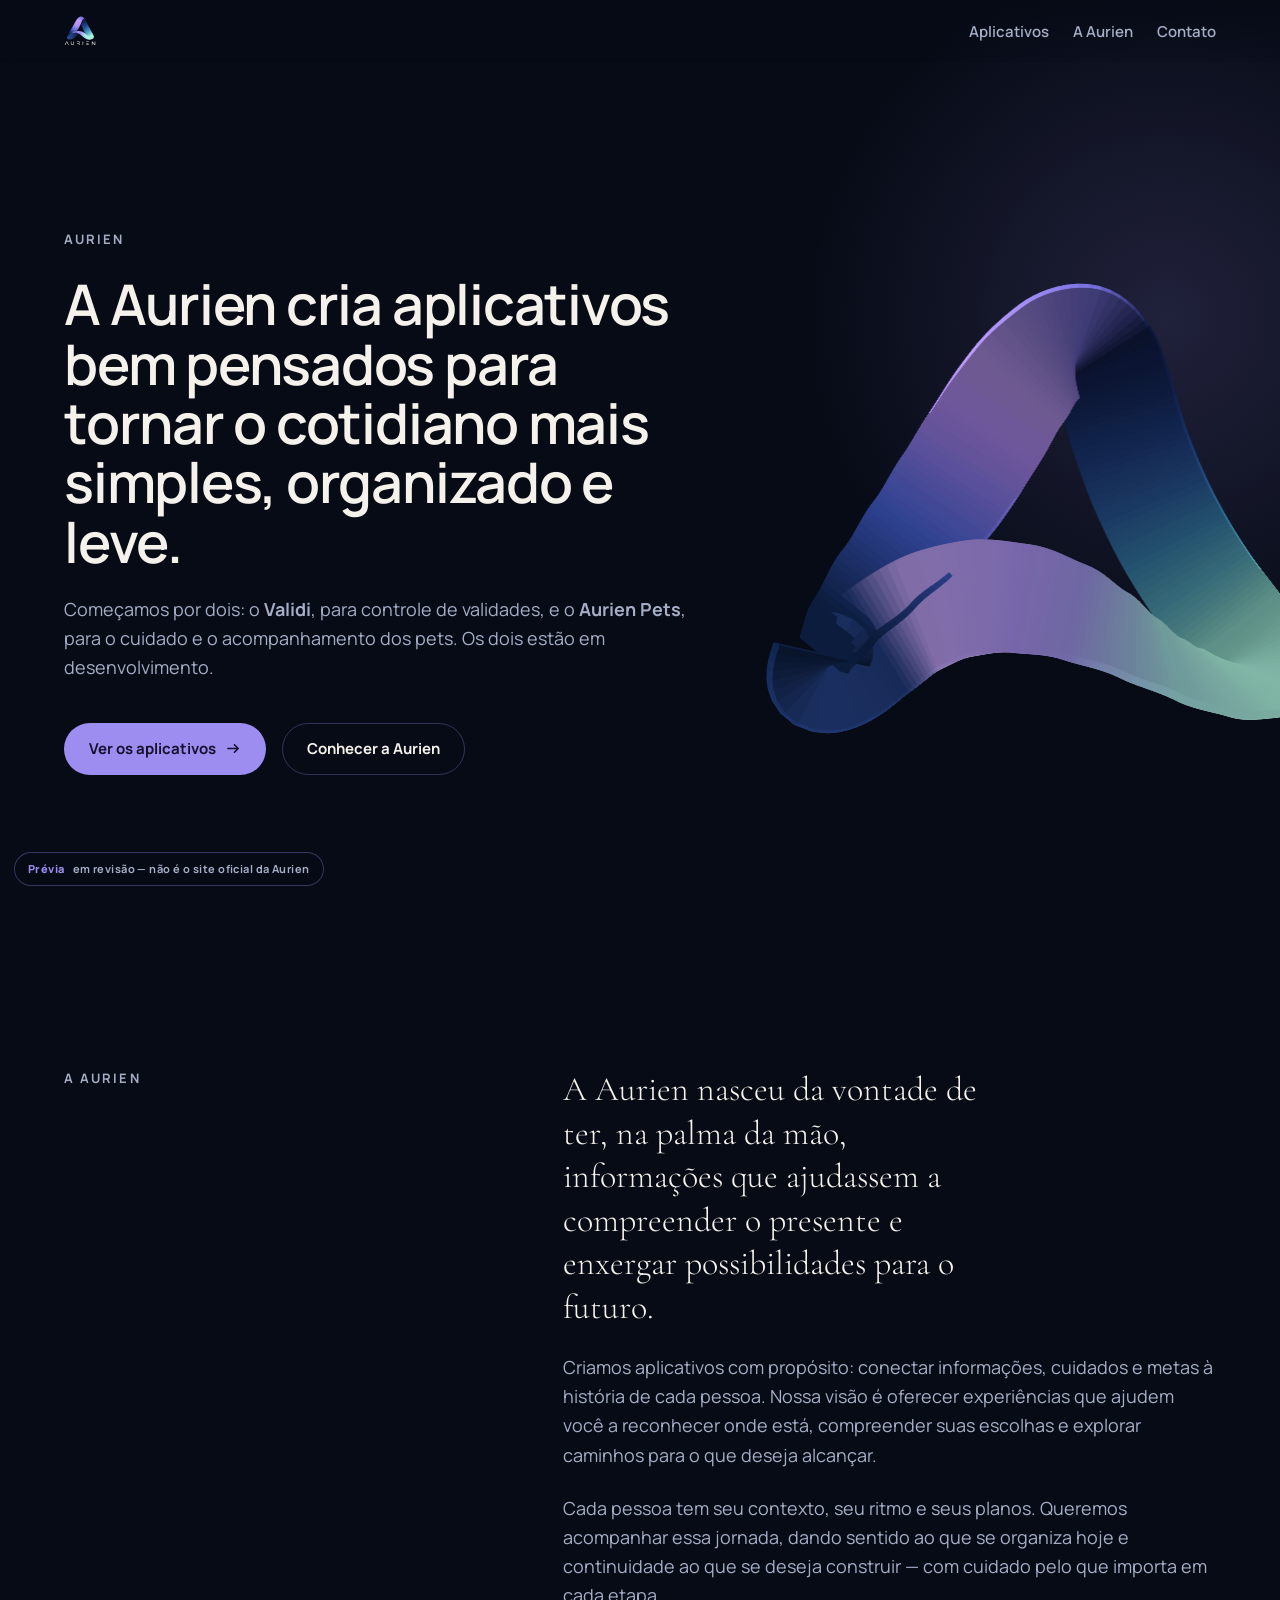
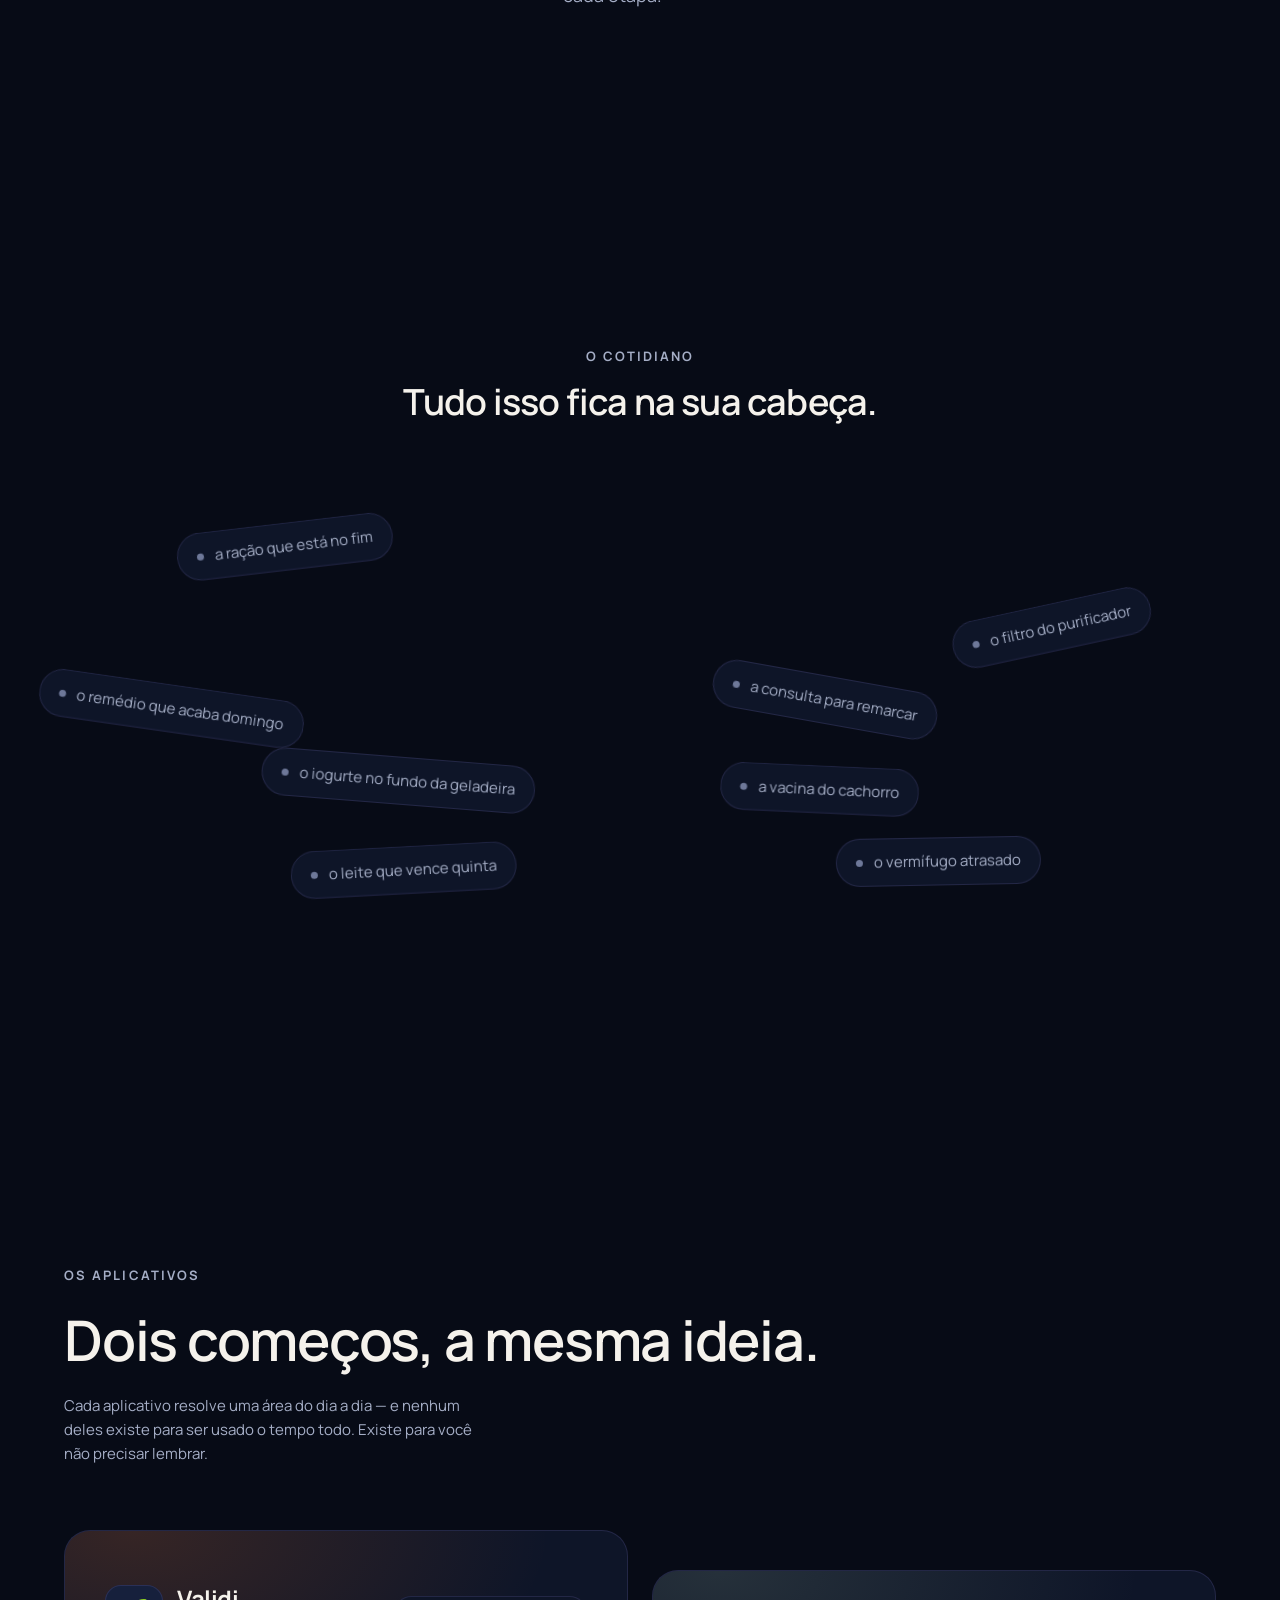
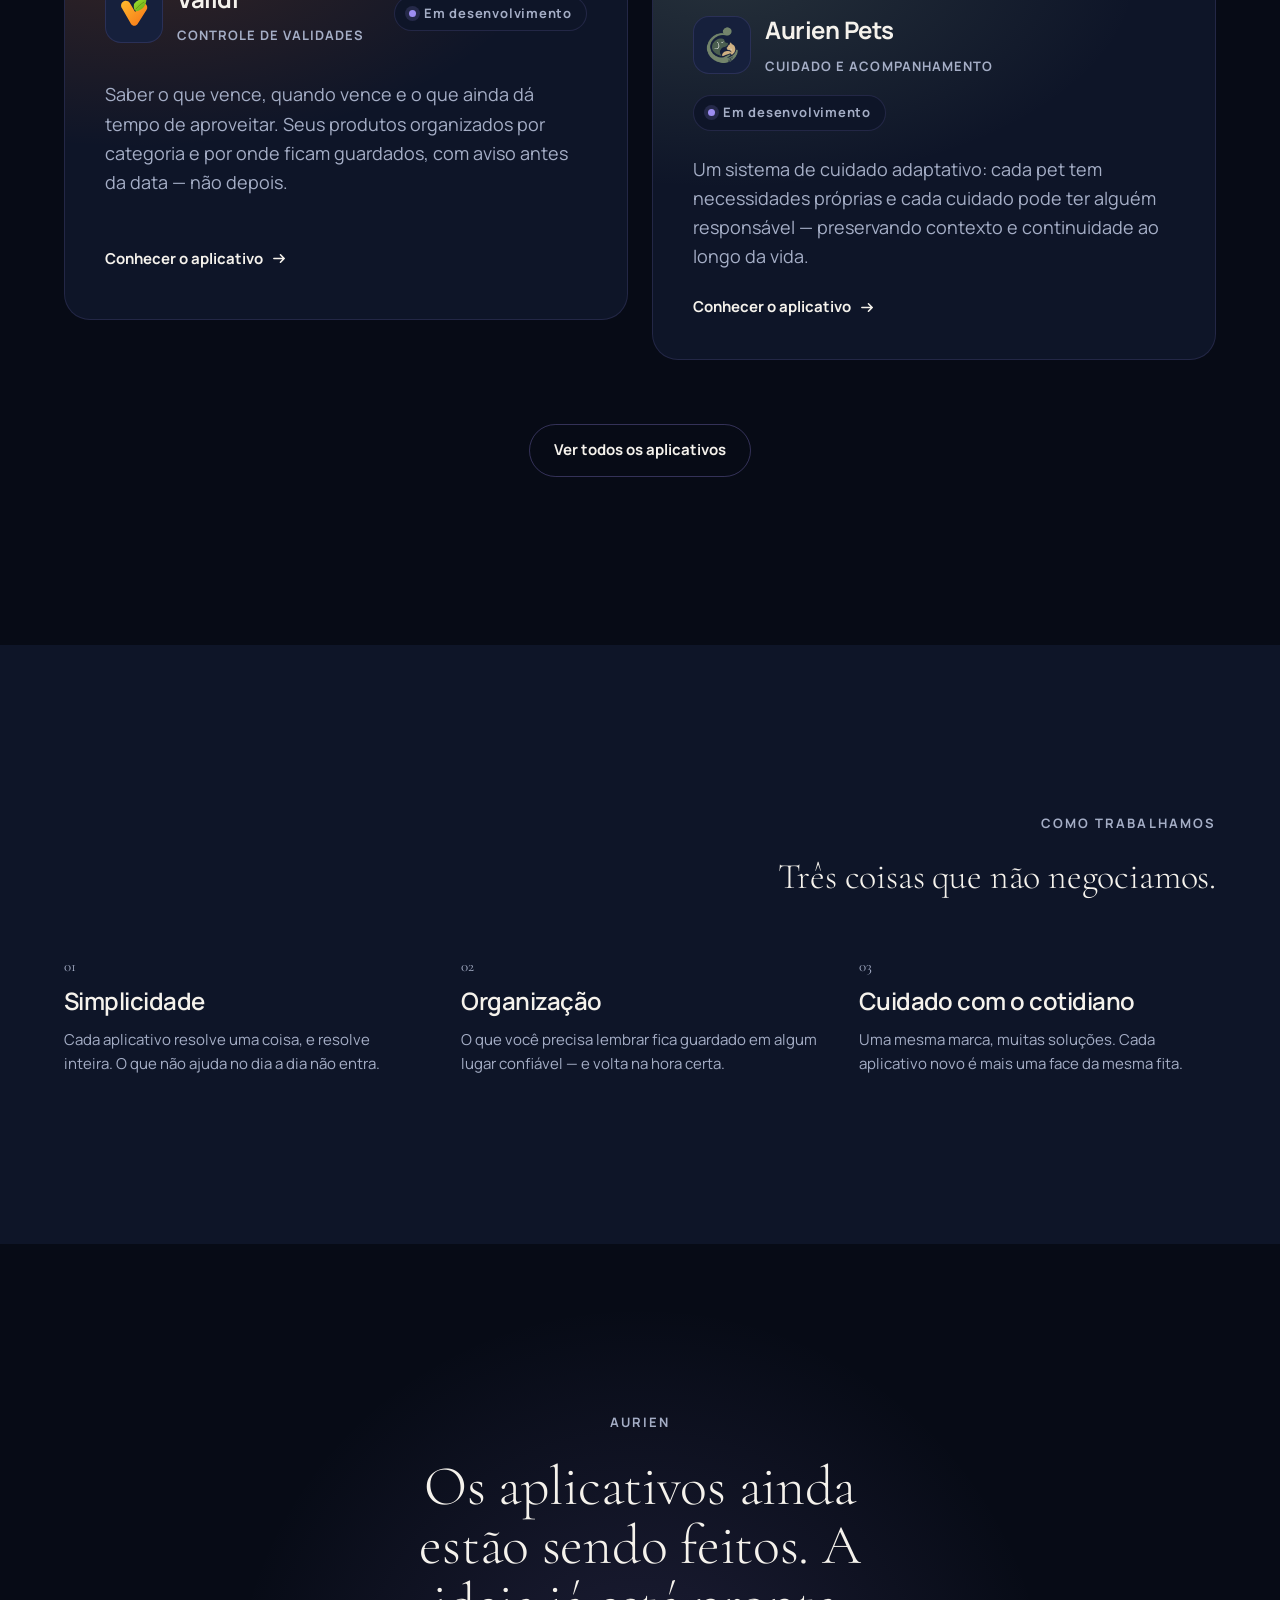
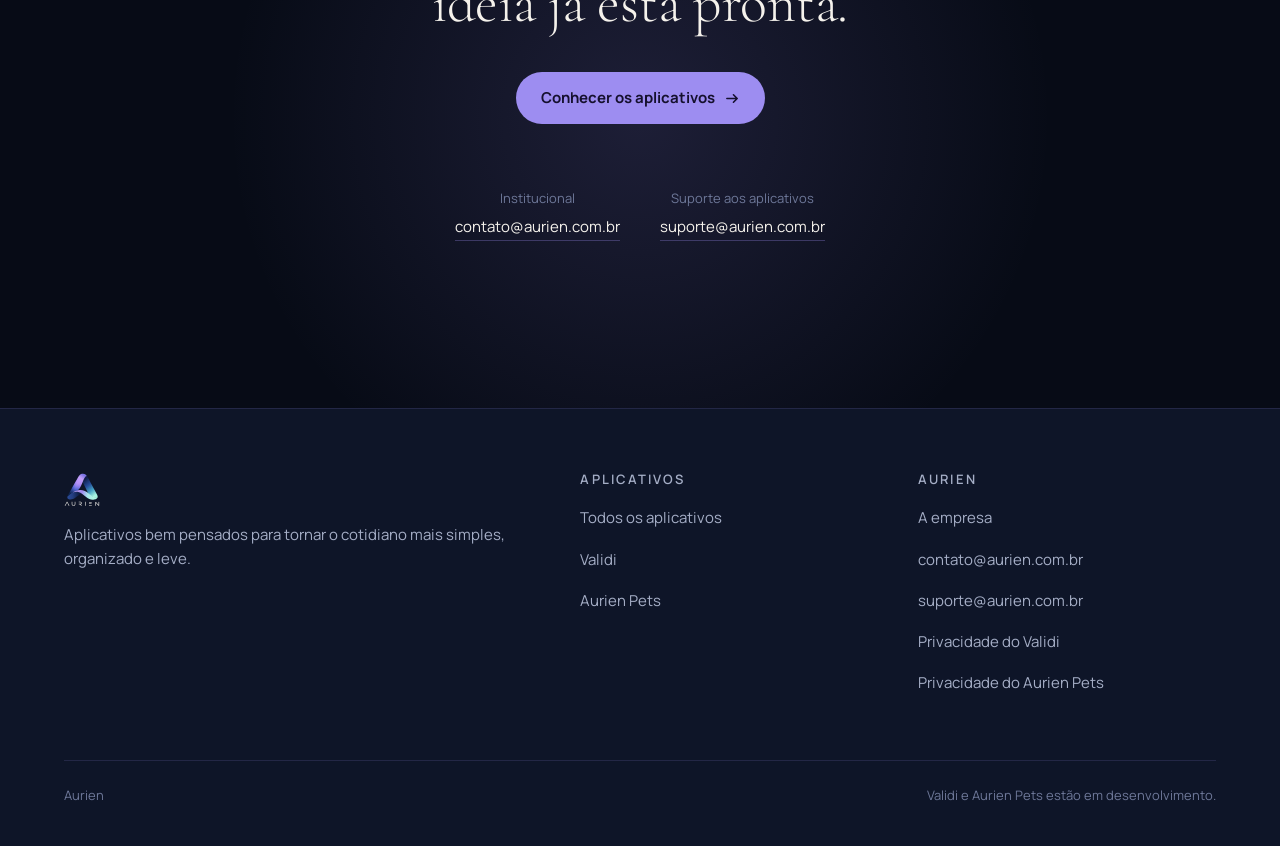
==== index.html @ d2beecc0 "Prévia do site institucional da Aurien para revisão Publicação estática apenas para revisão visual: " ====
<!doctype html>
<html lang="pt-BR">
<head>
<meta charset="utf-8">
<meta name="viewport" content="width=device-width, initial-scale=1">
<meta name="robots" content="noindex, nofollow">
<title>Aurien — aplicativos para o cotidiano</title>
<meta name="description" content="A Aurien cria aplicativos bem pensados para tornar o cotidiano mais simples, organizado e leve. Conheça o Validi e o Aurien Pets.">
<link rel="icon" href="assets/marca/aurien-favicon.svg">
<link rel="preconnect" href="https://fonts.googleapis.com">
<link rel="preconnect" href="https://fonts.gstatic.com" crossorigin>
<link href="https://fonts.googleapis.com/css2?family=Manrope:wght@300;400;500;600;700;800&family=Cormorant+Garamond:ital,wght@0,300;0,400;1,300&display=swap" rel="stylesheet">
<link rel="stylesheet" href="sites-incriveis.css">
<link rel="stylesheet" href="aurien.css">
<style>
  /* ===== cena 1 — abertura ===== */
  .abertura{
    position:relative; min-height:100svh;
    display:grid; align-items:center;
    padding-block:calc(var(--e7) + 40px) var(--e6);
    overflow:hidden;
  }
  .abertura__grade{
    display:grid; grid-template-columns:1.15fr .85fr; gap:var(--e5); align-items:center;
  }
  .abertura h1{max-width:19ch}
  .abertura__frase{margin-top:var(--e3); font-size:var(--t-base)}
  .abertura__acoes{display:flex; gap:var(--e2); flex-wrap:wrap; margin-top:var(--e4)}
  .abertura__fita{position:relative}
  /* a fita sangra pela direita: a abertura não é simétrica */
  .abertura__fita .fita-marca{
    width:min(128%, 640px); margin-left:auto; margin-right:-10%;
  }
  .abertura__brilho{
    position:absolute; inset:-20% -30% auto auto; width:78vmax; height:78vmax;
    pointer-events:none; z-index:-1;
    background:radial-gradient(closest-side, rgba(157,141,241,.17), transparent 72%);
  }
  @media (max-width:900px){
    .abertura__grade{grid-template-columns:1fr; gap:var(--e4)}
    .abertura__fita{order:-1}
    .abertura__fita .fita-marca{width:min(84%,380px); margin-inline:auto 0; margin-right:-6%}
  }

  /* ===== cena 2 — quem é a Aurien ===== */
  .quem{position:relative}
  .quem__grade{display:grid; grid-template-columns:.8fr 1.2fr; gap:var(--e5)}
  .quem__corpo{display:grid; gap:var(--e3)}
  .quem__corpo p{color:var(--tinta-suave); max-width:60ch}
  .quem__corpo p:first-child{
    font-family:var(--display); font-weight:300;
    font-size:clamp(24px,3.2vw,34px); line-height:1.28; color:var(--tinta);
    max-width:26ch;
  }
  @media (max-width:860px){ .quem__grade{grid-template-columns:1fr; gap:var(--e3)} }

  /* ===== cena 3 — O PICO: o cotidiano se assenta ===== */
  .pico{background:var(--fundo)}
  .pico .fx-palco{position:sticky}
  .pico__palco{
    position:relative; width:100%; max-width:var(--limite); margin-inline:auto;
    padding-inline:var(--e3); height:100%;
    display:grid; align-content:center; justify-items:center; gap:var(--e4);
  }
  .pico__dizeres{position:relative; text-align:center; min-height:4.6em; width:100%}
  .pico__dizer{
    position:absolute; inset-inline:0; top:0;
    transition:opacity .6s var(--curva), transform .6s var(--curva);
  }
  .pico__dizer[data-vivo="nao"]{opacity:0; transform:translateY(12px)}
  .pico__dizer[data-vivo="sim"]{opacity:1; transform:none}
  .pico__dizer h2{margin-top:var(--e2)}

  .enxame{
    position:relative; width:100%;
    height:min(52svh, 460px);
    list-style:none; margin:0; padding:0;
  }
  .item{
    position:absolute; left:50%; top:50%;
    display:flex; align-items:center; gap:11px;
    padding:11px 19px; border-radius:999px;
    border:1px solid var(--borda); background:var(--superficie);
    color:var(--tinta-suave); font-size:var(--t-pequeno); white-space:nowrap;
    will-change:transform;
    transform:translate(-50%,-50%);
  }
  .item__ponto{
    width:7px; height:7px; border-radius:50%; flex:none;
    background:var(--tinta-fraca); transition:background .5s var(--curva);
  }
  .item[data-assentado="sim"]{border-color:var(--borda-forte); color:var(--tinta)}
  .item[data-assentado="sim"] .item__ponto{background:var(--menta)}
  @media (max-width:760px){
    .item{font-size:var(--t-micro); padding:9px 14px}
    .item[data-opcional="sim"]{display:none}
    .enxame{height:min(56svh,420px)}
  }

  /* ===== cena 4 — os aplicativos ===== */
  .apps__cabecalho{
    display:flex; align-items:end; justify-content:space-between;
    gap:var(--e3); flex-wrap:wrap; margin-bottom:var(--e5);
  }
  .apps__grade{display:grid; gap:var(--e3); grid-template-columns:1fr 1fr}
  /* assimetria: o primeiro cartão desce um pouco, quebra a fileira */
  .apps__grade > :nth-child(2){transform:translateY(var(--e4))}
  @media (max-width:860px){
    .apps__grade{grid-template-columns:1fr}
    .apps__grade > :nth-child(2){transform:none}
  }
  .apps__rodape{margin-top:calc(var(--e5) + var(--e4)); display:flex; justify-content:center}

  /* ===== cena 5 — princípios ===== */
  .principios{background:var(--superficie)}
  .principios__grade{display:grid; grid-template-columns:repeat(3,1fr); gap:var(--e4); margin-top:var(--e5)}
  .principio{display:grid; gap:14px; align-content:start}
  .principio__n{font-family:var(--display); font-size:var(--t-grande); color:var(--acento); line-height:1}
  .principio h3{font-size:var(--t-medio)}
  .principio p{color:var(--tinta-suave); font-size:var(--t-pequeno)}
  @media (max-width:800px){ .principios__grade{grid-template-columns:1fr; gap:var(--e3)} }

  /* ===== cena 6 — fechamento ===== */
  .fecho{position:relative; overflow:hidden; text-align:center}
  .fecho__brilho{
    position:absolute; left:50%; top:62%; translate:-50% -50%;
    width:92vmax; height:92vmax; pointer-events:none; z-index:-1;
    background:radial-gradient(closest-side, rgba(157,141,241,.15), transparent 70%);
  }
  .fecho h2{max-width:17ch; margin-inline:auto}
  .fecho__contatos{
    display:flex; gap:var(--e4); justify-content:center; flex-wrap:wrap;
    margin-top:var(--e5); font-size:var(--t-pequeno);
  }
  .fecho__contatos a{color:var(--tinta); text-decoration:none; border-bottom:1px solid var(--borda-forte); padding-bottom:3px}
  .fecho__contatos span{display:block; color:var(--tinta-fraca); font-size:var(--t-micro); margin-bottom:6px}

  /* ===== movimento reduzido ===== */
  .fx-reduzido .pico .fx-palco{height:auto; padding-block:var(--e6)}
  .fx-reduzido .pico__dizer{position:static; opacity:1; transform:none}
  .fx-reduzido .pico__dizer[data-vivo="nao"]{display:none}
  .fx-reduzido .pico__dizeres{min-height:0}
  .fx-reduzido .enxame{
    position:static; height:auto; display:grid; gap:10px; justify-items:start;
    margin-top:var(--e4);
  }
  .fx-reduzido .item{position:static; transform:none !important}
</style>
</head>
<body>

<header class="topo">
  <div class="limite topo__linha">
    <a class="topo__marca" href="./" aria-label="Aurien, página inicial">
      <img src="assets/marca/aurien-logo-marfim.svg" alt="Aurien">
    </a>
    <nav>
      <ul class="topo__menu">
        <li><a href="aplicativos/">Aplicativos</a></li>
        <li><a href="#sobre">A Aurien</a></li>
        <li><a href="#contato">Contato</a></li>
      </ul>
    </nav>
  </div>
</header>

<main>

  <!-- ===== 1 · abertura ===== -->
  <section class="abertura">
    <div class="abertura__brilho" aria-hidden="true"></div>
    <div class="limite abertura__grade">
      <div>
        <p class="rotulo" data-fx="surgir">Aurien</p>
        <h1 class="maior" data-fx="palavras" style="margin-top:var(--e3)">
          A Aurien cria aplicativos bem pensados para tornar o cotidiano mais
          simples, organizado e leve.
        </h1>
        <p class="conduz abertura__frase" data-fx="surgir" data-fx-atraso="520">
          Começamos por dois: o <strong>Validi</strong>, para controle de validades,
          e o <strong>Aurien Pets</strong>, para o cuidado e o acompanhamento dos pets.
          Os dois estão em desenvolvimento.
        </p>
        <div class="abertura__acoes" data-fx="subir" data-fx-atraso="700">
          <a class="botao" href="aplicativos/">
            Ver os aplicativos
            <svg class="botao__seta" width="15" height="15" viewBox="0 0 16 16" fill="none" aria-hidden="true">
              <path d="M2 8h11M9 4l4 4-4 4" stroke="currentColor" stroke-width="1.7" stroke-linecap="round" stroke-linejoin="round"/>
            </svg>
          </a>
          <a class="botao botao--vazado" href="#sobre">Conhecer a Aurien</a>
        </div>
      </div>
      <div class="abertura__fita" data-fx-mouse="9">
        <div class="fita-marca" id="fitaAbertura" role="img"
             aria-label="Símbolo da Aurien: uma fita contínua dobrada na forma da letra A"></div>
      </div>
    </div>
  </section>

  <!-- ===== 2 · quem é a Aurien ===== -->
  <section class="secao quem" id="sobre">
    <div class="limite quem__grade">
      <p class="rotulo">A Aurien</p>
      <div class="quem__corpo">
        <p data-fx="subir">
          A Aurien nasceu da vontade de ter, na palma da mão, informações que
          ajudassem a compreender o presente e enxergar possibilidades para o futuro.
        </p>
        <p data-fx="subir" data-fx-atraso="160">
          Criamos aplicativos com propósito: conectar informações, cuidados e metas
          à história de cada pessoa. Nossa visão é oferecer experiências que ajudem
          você a reconhecer onde está, compreender suas escolhas e explorar caminhos
          para o que deseja alcançar.
        </p>
        <p data-fx="subir" data-fx-atraso="300">
          Cada pessoa tem seu contexto, seu ritmo e seus planos. Queremos acompanhar
          essa jornada, dando sentido ao que se organiza hoje e continuidade ao que
          se deseja construir — com cuidado pelo que importa em cada etapa.
        </p>
      </div>
    </div>
  </section>

  <!-- ===== 3 · PICO — o cotidiano se assenta ===== -->
  <section class="secao pico" data-fx-fixa data-fx-altura="4" id="cotidiano">
    <div class="fx-palco">
      <div class="pico__palco">

        <div class="pico__dizeres">
          <div class="pico__dizer" data-dizer="0" data-vivo="sim">
            <p class="rotulo">O cotidiano</p>
            <h2 class="grande">Tudo isso fica na sua cabeça.</h2>
          </div>
          <div class="pico__dizer" data-dizer="1" data-vivo="nao">
            <p class="rotulo">O cotidiano</p>
            <h2 class="grande">E some justo no dia que importava.</h2>
          </div>
          <div class="pico__dizer" data-dizer="2" data-vivo="nao">
            <p class="rotulo rotulo--acento">A Aurien</p>
            <h2 class="grande">Cada coisa volta na hora certa.</h2>
          </div>
        </div>

        <ul class="enxame" id="enxame">
          <li class="item"><span class="item__ponto" aria-hidden="true"></span>o leite que vence quinta</li>
          <li class="item"><span class="item__ponto" aria-hidden="true"></span>a vacina do cachorro</li>
          <li class="item"><span class="item__ponto" aria-hidden="true"></span>o remédio que acaba domingo</li>
          <li class="item"><span class="item__ponto" aria-hidden="true"></span>o filtro do purificador</li>
          <li class="item"><span class="item__ponto" aria-hidden="true"></span>a ração que está no fim</li>
          <li class="item" data-opcional="sim"><span class="item__ponto" aria-hidden="true"></span>o vermífugo atrasado</li>
          <li class="item" data-opcional="sim"><span class="item__ponto" aria-hidden="true"></span>o iogurte no fundo da geladeira</li>
          <li class="item" data-opcional="sim"><span class="item__ponto" aria-hidden="true"></span>a consulta para remarcar</li>
        </ul>

      </div>
    </div>
  </section>

  <!-- ===== 4 · os aplicativos ===== -->
  <section class="secao" id="aplicativos">
    <div class="limite">
      <div class="apps__cabecalho">
        <div class="cabecalho-secao">
          <p class="rotulo" data-fx="surgir">Os aplicativos</p>
          <h2 class="maior" data-fx="subir">Dois começos, a mesma ideia.</h2>
        </div>
        <p class="conduz conduz--estreito pequeno" data-fx="surgir" data-fx-atraso="200">
          Cada aplicativo resolve uma área do dia a dia — e nenhum deles existe
          para ser usado o tempo todo. Existe para você não precisar lembrar.
        </p>
      </div>

      <div class="apps__grade">

        <a class="app app--validi" href="validi/" data-fx="subir">
          <div class="app__topo">
            <div class="app__marca">
              <span class="app__icone"><img src="assets/apps/validi_symbol.svg" alt=""></span>
              <span>
                <span class="app__nome">Validi</span><br>
                <span class="app__area">Controle de validades</span>
              </span>
            </div>
            <span class="selo"><span class="selo__ponto" aria-hidden="true"></span>Em desenvolvimento</span>
          </div>
          <p class="app__texto">
            Saber o que vence, quando vence e o que ainda dá tempo de aproveitar.
            Seus produtos organizados por categoria e por onde ficam guardados,
            com aviso antes da data — não depois.
          </p>
          <span class="app__ir">
            Conhecer o aplicativo
            <svg width="15" height="15" viewBox="0 0 16 16" fill="none" aria-hidden="true">
              <path d="M2 8h11M9 4l4 4-4 4" stroke="currentColor" stroke-width="1.7" stroke-linecap="round" stroke-linejoin="round"/>
            </svg>
          </span>
        </a>

        <a class="app app--pets" href="aurien-pets/" data-fx="subir" data-fx-atraso="170">
          <div class="app__topo">
            <div class="app__marca">
              <span class="app__icone"><img src="assets/apps/aurien_pets_symbol.png" alt=""></span>
              <span>
                <span class="app__nome">Aurien Pets</span><br>
                <span class="app__area">Cuidado e acompanhamento</span>
              </span>
            </div>
            <span class="selo"><span class="selo__ponto" aria-hidden="true"></span>Em desenvolvimento</span>
          </div>
          <p class="app__texto">
            Um sistema de cuidado adaptativo: cada pet tem necessidades próprias e
            cada cuidado pode ter alguém responsável — preservando contexto e
            continuidade ao longo da vida.
          </p>
          <span class="app__ir">
            Conhecer o aplicativo
            <svg width="15" height="15" viewBox="0 0 16 16" fill="none" aria-hidden="true">
              <path d="M2 8h11M9 4l4 4-4 4" stroke="currentColor" stroke-width="1.7" stroke-linecap="round" stroke-linejoin="round"/>
            </svg>
          </span>
        </a>

      </div>

      <div class="apps__rodape">
        <a class="botao botao--vazado" href="aplicativos/">Ver todos os aplicativos</a>
      </div>
    </div>
  </section>

  <!-- ===== 5 · princípios ===== -->
  <section class="secao principios" data-fx-fundo="#0E1528" data-fx-tinta="#F5F2EC">
    <div class="limite">
      <div class="cabecalho-secao cabecalho-secao--direita">
        <p class="rotulo">Como trabalhamos</p>
        <h2 class="grande editorial">Três coisas que não negociamos.</h2>
      </div>
      <div class="principios__grade">
        <article class="principio" data-fx="subir">
          <p class="principio__n">01</p>
          <h3>Simplicidade</h3>
          <p>Cada aplicativo resolve uma coisa, e resolve inteira. O que não ajuda no dia a dia não entra.</p>
        </article>
        <article class="principio" data-fx="subir" data-fx-atraso="150">
          <p class="principio__n">02</p>
          <h3>Organização</h3>
          <p>O que você precisa lembrar fica guardado em algum lugar confiável — e volta na hora certa.</p>
        </article>
        <article class="principio" data-fx="subir" data-fx-atraso="300">
          <p class="principio__n">03</p>
          <h3>Cuidado com o cotidiano</h3>
          <p>Uma mesma marca, muitas soluções. Cada aplicativo novo é mais uma face da mesma fita.</p>
        </article>
      </div>
    </div>
  </section>

  <!-- ===== 6 · fechamento ===== -->
  <section class="secao fecho" id="contato" data-fx-fundo="#070B16" data-fx-tinta="#F5F2EC">
    <div class="fecho__brilho" aria-hidden="true"></div>
    <div class="limite">
      <p class="rotulo" data-fx="surgir">Aurien</p>
      <h2 class="maior editorial" data-fx="subir" style="margin-top:var(--e3)">
        Os aplicativos ainda estão sendo feitos. A ideia já está pronta.
      </h2>
      <div style="margin-top:var(--e4); display:flex; justify-content:center" data-fx="subir" data-fx-atraso="200">
        <a class="botao" href="aplicativos/">
          Conhecer os aplicativos
          <svg class="botao__seta" width="15" height="15" viewBox="0 0 16 16" fill="none" aria-hidden="true">
            <path d="M2 8h11M9 4l4 4-4 4" stroke="currentColor" stroke-width="1.7" stroke-linecap="round" stroke-linejoin="round"/>
          </svg>
        </a>
      </div>
      <div class="fecho__contatos" data-fx="surgir" data-fx-atraso="340">
        <p><span>Institucional</span><a href="mailto:contato@aurien.com.br">contato@aurien.com.br</a></p>
        <p><span>Suporte aos aplicativos</span><a href="mailto:suporte@aurien.com.br">suporte@aurien.com.br</a></p>
      </div>
    </div>
  </section>

</main>

<footer class="rodape">
  <div class="limite">
    <div class="rodape__grade">
      <div class="rodape__marca">
        <img src="assets/marca/aurien-logo-marfim.svg" alt="Aurien">
        <p class="conduz pequeno">
          Aplicativos bem pensados para tornar o cotidiano mais simples,
          organizado e leve.
        </p>
      </div>
      <div>
        <h3>Aplicativos</h3>
        <ul>
          <li><a href="aplicativos/">Todos os aplicativos</a></li>
          <li><a href="validi/">Validi</a></li>
          <li><a href="aurien-pets/">Aurien Pets</a></li>
        </ul>
      </div>
      <div>
        <h3>Aurien</h3>
        <ul>
          <li><a href="#sobre">A empresa</a></li>
          <li><a href="mailto:contato@aurien.com.br">contato@aurien.com.br</a></li>
          <li><a href="mailto:suporte@aurien.com.br">suporte@aurien.com.br</a></li>
          <li><a href="privacidade/validi/">Privacidade do Validi</a></li>
          <li><a href="privacidade/aurien-pets/">Privacidade do Aurien Pets</a></li>
        </ul>
      </div>
    </div>
    <div class="rodape__fim">
      <p>Aurien</p>
      <p>Validi e Aurien Pets estão em desenvolvimento.</p>
    </div>
  </div>
</footer>

<script src="sites-incriveis.js" defer></script>
<script src="fita3d.js" defer></script>
<script src="assets/marca/fita3d-dados.js" defer></script>
<script src="aurien.js" defer></script>

<style>
  .previa-selo{
    position:fixed; left:14px; bottom:14px; z-index:9999; pointer-events:none;
    display:flex; align-items:center; gap:8px;
    padding:7px 13px; border-radius:999px;
    border:1px solid rgba(157,141,241,.34);
    background:rgba(7,11,22,.76); backdrop-filter:blur(10px);
    font-family:"Manrope",system-ui,sans-serif; font-size:11px; font-weight:700;
    letter-spacing:.04em; color:#A5AEC6;
  }
  .previa-selo b{color:#9D8DF1; font-weight:800}
  @media (max-width:520px){ .previa-selo{font-size:10px; padding:6px 10px; left:10px; bottom:10px} }
  @media print{ .previa-selo{display:none} }
</style>
<p class="previa-selo"><b>Prévia</b> em revisão — não é o site oficial da Aurien</p>
</body>
</html>
---- aurien.css ----
/* ============================================================
   Aurien — sistema visual do site institucional
   Paleta, tipografia e componentes. Um arquivo só, para todas as páginas.
   ============================================================ */

:root{
  /* --- cor: fundo, superfície, tinta, UMA de acento --- */
  --fundo:#070B16;
  --superficie:#0E1528;
  --superficie-alta:#16203C;
  --borda:rgba(157,141,241,.15);
  --borda-forte:rgba(157,141,241,.30);
  --tinta:#F5F2EC;
  --tinta-suave:#A5AEC6;      /* neutro puxado para o acento, não cinza puro */
  --tinta-fraca:#6E7899;
  --acento:#9D8DF1;
  --menta:#B1EBDD;

  /* --- territórios dos aplicativos: a cor de cada um, dentro do escuro --- */
  --validi:#F97316;
  --validi-claro:#FDBA2D;
  --pets:#8CA88A;
  --pets-ouro:#DDBE8A;

  /* --- espaço em escala --- */
  --e1:8px; --e2:16px; --e3:24px; --e4:40px; --e5:64px; --e6:104px; --e7:168px;

  /* --- tipografia --- */
  --texto:"Manrope", system-ui, -apple-system, "Segoe UI", sans-serif;
  --display:"Cormorant Garamond", Georgia, "Times New Roman", serif;

  --t-micro:13px; --t-pequeno:15px; --t-base:18px;
  --t-medio:24px; --t-grande:36px; --t-maior:56px; --t-enorme:88px;

  --limite:1200px;
  --curva:cubic-bezier(.22,.61,.36,1);

  /* Estado inicial do "fundo que viaja" do motor. Sem isto, a primeira dobra
     fica branca: o motor passa a comandar o fundo do body assim que existe
     qualquer seção com data-fx-fundo, e as variáveis ainda não têm valor. */
  --fx-fundo:#070B16;
  --fx-tinta:#F5F2EC;
}

*{box-sizing:border-box}
html{scroll-behavior:smooth}
@media (prefers-reduced-motion: reduce){ html{scroll-behavior:auto} }

body{
  margin:0;
  background:var(--fundo);
  color:var(--tinta);
  font-family:var(--texto);
  font-size:var(--t-base);
  line-height:1.62;
  -webkit-font-smoothing:antialiased;
  overflow-x:hidden;
}

h1,h2,h3,h4{margin:0; font-weight:600; letter-spacing:-.022em; line-height:1.06}
p{margin:0}
img,svg,canvas{display:block; max-width:100%}
a{color:inherit}

/* ---------- utilidades de texto ---------- */

.limite{width:100%; max-width:var(--limite); margin-inline:auto; padding-inline:var(--e3)}
@media (max-width:720px){ .limite{padding-inline:var(--e2)} }

.rotulo{
  font-size:var(--t-micro); letter-spacing:.16em; text-transform:uppercase;
  font-weight:700; color:var(--tinta-suave);
}
.rotulo--acento{color:var(--acento)}

.editorial{
  font-family:var(--display); font-weight:300;
  letter-spacing:-.005em; line-height:1.04;
}

.conduz{color:var(--tinta-suave); max-width:62ch}
.conduz--estreito{max-width:46ch}

.enorme{font-size:clamp(44px,8.4vw,var(--t-enorme))}
.maior{font-size:clamp(34px,5.6vw,var(--t-maior))}
.grande{font-size:clamp(26px,3.6vw,var(--t-grande))}
.medio{font-size:clamp(21px,2.4vw,var(--t-medio))}
.pequeno{font-size:var(--t-pequeno)}

/* ---------- cabeçalho ---------- */

.topo{
  position:fixed; inset-inline:0; top:0; z-index:50;
  padding:var(--e2) 0;
  background:linear-gradient(to bottom, rgba(7,11,22,.92), rgba(7,11,22,0));
  backdrop-filter:blur(10px);
  -webkit-backdrop-filter:blur(10px);
}
.topo__linha{display:flex; align-items:center; justify-content:space-between; gap:var(--e3)}
.topo__marca{display:flex; align-items:center; gap:10px; text-decoration:none}
.topo__marca img{height:30px; width:auto}
.topo__menu{display:flex; align-items:center; gap:var(--e3); list-style:none; margin:0; padding:0}
.topo__menu a{
  text-decoration:none; font-size:var(--t-pequeno); font-weight:600;
  color:var(--tinta-suave); transition:color .25s var(--curva);
}
.topo__menu a:hover, .topo__menu a:focus-visible,
.topo__menu a[aria-current="page"]{color:var(--tinta)}
@media (max-width:720px){
  .topo__menu{gap:var(--e2)}
  .topo__menu li:nth-child(n+3){display:none}
}

/* ---------- botões ---------- */

.botao{
  display:inline-flex; align-items:center; gap:10px;
  font:inherit; font-size:var(--t-pequeno); font-weight:700;
  text-decoration:none; cursor:pointer;
  padding:13px 24px; border-radius:999px;
  border:1px solid var(--borda-forte);
  background:var(--acento); color:#15102E; border-color:transparent;
  transition:transform .3s var(--curva), box-shadow .3s var(--curva), background .25s;
}
.botao:hover, .botao:focus-visible{
  transform:translateY(-2px);
  box-shadow:0 12px 30px rgba(157,141,241,.28);
}
.botao--vazado{background:transparent; color:var(--tinta); border-color:var(--borda-forte)}
.botao--vazado:hover, .botao--vazado:focus-visible{
  background:rgba(157,141,241,.10); box-shadow:none;
}
.botao__seta{transition:transform .3s var(--curva)}
.botao:hover .botao__seta{transform:translateX(4px)}

/* ---------- selo de status ---------- */

.selo{
  display:inline-flex; align-items:center; gap:8px;
  font-size:var(--t-micro); font-weight:700; letter-spacing:.06em;
  padding:6px 14px; border-radius:999px;
  border:1px solid var(--borda); background:var(--superficie);
  color:var(--tinta-suave);
}
.selo__ponto{
  width:7px; height:7px; border-radius:50%;
  background:var(--acento);
  box-shadow:0 0 0 4px rgba(157,141,241,.16);
}
@media (prefers-reduced-motion: no-preference){
  .selo__ponto{animation:pulso 2.8s ease-in-out infinite}
}
@keyframes pulso{
  0%,100%{box-shadow:0 0 0 3px rgba(157,141,241,.20)}
  50%{box-shadow:0 0 0 7px rgba(157,141,241,.05)}
}

/* ---------- seções ---------- */

.secao{padding-block:var(--e7)}
.secao--curta{padding-block:var(--e6)}
@media (max-width:720px){
  .secao{padding-block:var(--e6)}
  .secao--curta{padding-block:var(--e5)}
}

.cabecalho-secao{display:grid; gap:var(--e3); max-width:72ch}
.cabecalho-secao--direita{margin-left:auto; text-align:right}
.cabecalho-secao--direita .conduz{margin-left:auto}

/* ---------- cartão de aplicativo ---------- */

.app{
  position:relative; overflow:hidden; isolation:isolate;
  display:grid; gap:var(--e3);
  padding:var(--e4);
  border-radius:26px;
  border:1px solid var(--borda);
  background:var(--superficie);
  text-decoration:none;
  transition:transform .45s var(--curva), border-color .35s, box-shadow .45s var(--curva);
}
.app::before{
  content:""; position:absolute; inset:0; z-index:-1;
  background:radial-gradient(120% 90% at 12% 0%, var(--luz-app, rgba(157,141,241,.17)), transparent 62%);
  opacity:.85; transition:opacity .45s var(--curva);
}
.app:hover, .app:focus-visible{
  transform:translateY(-6px);
  border-color:var(--borda-forte);
  box-shadow:0 26px 60px rgba(0,0,0,.42);
}
.app:hover::before, .app:focus-visible::before{opacity:1}
.app--validi{--luz-app:rgba(249,115,22,.20)}
.app--pets{--luz-app:rgba(140,168,138,.22)}

.app__topo{display:flex; align-items:center; justify-content:space-between; gap:var(--e2); flex-wrap:wrap}
.app__marca{display:flex; align-items:center; gap:14px}
.app__icone{
  width:58px; height:58px; border-radius:16px;
  display:grid; place-items:center; flex:none;
  background:var(--superficie-alta); border:1px solid var(--borda);
  padding:9px;
}
.app__icone img{width:100%; height:100%; object-fit:contain}
.app__nome{font-size:var(--t-medio); font-weight:700; letter-spacing:-.02em}
.app__area{font-size:var(--t-micro); color:var(--tinta-suave); letter-spacing:.08em; text-transform:uppercase; font-weight:700}
.app__texto{color:var(--tinta-suave); max-width:52ch}
.app__ir{display:inline-flex; align-items:center; gap:9px; font-weight:700; font-size:var(--t-pequeno); color:var(--tinta)}
.app__ir svg{transition:transform .3s var(--curva)}
.app:hover .app__ir svg{transform:translateX(5px)}

/* ---------- lista de atributos ---------- */

.atributos{list-style:none; margin:0; padding:0; display:grid; gap:var(--e2)}
.atributos li{
  display:grid; grid-template-columns:auto 1fr; gap:14px; align-items:start;
  color:var(--tinta-suave); font-size:var(--t-pequeno);
}
.atributos .marca-item{
  width:6px; height:6px; border-radius:50%; margin-top:10px;
  background:var(--acento); flex:none;
}

/* ---------- rodapé ---------- */

.rodape{
  border-top:1px solid var(--borda);
  padding-block:var(--e5) var(--e4);
  background:var(--superficie);
}
.rodape__grade{
  display:grid; gap:var(--e4);
  grid-template-columns:1.6fr 1fr 1fr;
  align-items:start;
}
@media (max-width:860px){ .rodape__grade{grid-template-columns:1fr 1fr} }
@media (max-width:560px){ .rodape__grade{grid-template-columns:1fr} }
.rodape h3{font-size:var(--t-micro); letter-spacing:.16em; text-transform:uppercase; color:var(--tinta-suave)}
.rodape ul{list-style:none; margin:var(--e2) 0 0; padding:0; display:grid; gap:12px}
.rodape a{color:var(--tinta-suave); text-decoration:none; font-size:var(--t-pequeno); transition:color .25s}
.rodape a:hover, .rodape a:focus-visible{color:var(--tinta)}
.rodape__marca img{height:34px; width:auto; margin-bottom:var(--e2)}
.rodape__fim{
  margin-top:var(--e5); padding-top:var(--e3);
  border-top:1px solid var(--borda);
  display:flex; justify-content:space-between; gap:var(--e2); flex-wrap:wrap;
  font-size:var(--t-micro); color:var(--tinta-fraca);
}

/* ---------- aviso de rascunho (políticas) ---------- */

.rascunho{
  display:grid; gap:10px;
  padding:var(--e3); border-radius:18px;
  border:1px solid rgba(253,186,45,.34);
  background:rgba(253,186,45,.07);
  color:var(--tinta);
}
.rascunho strong{color:var(--validi-claro)}
.rascunho p{color:var(--tinta-suave); font-size:var(--t-pequeno)}

/* ---------- foco visível ---------- */

:where(a,button,[tabindex]):focus-visible{
  outline:2px solid var(--acento); outline-offset:3px; border-radius:6px;
}

/* ---------- a fita, presença de marca ---------- */

.fita-marca{position:relative; width:100%; aspect-ratio:452/388}
.fita-marca canvas{width:100%; height:100%}

/* ============================================================
   Página de um aplicativo
   Cada app traz a sua cor para dentro do escuro da Aurien:
   --app, --app-2 e --app-luz são definidos por página.
   ============================================================ */

.capa-app{
  position:relative; overflow:hidden;
  padding-block:calc(var(--e7) + 20px) var(--e6);
}
.capa-app__luz{
  position:absolute; inset:-34% -20% auto auto; width:72vmax; height:72vmax;
  pointer-events:none; z-index:-1;
  background:radial-gradient(closest-side, var(--app-luz, rgba(157,141,241,.16)), transparent 70%);
}
.capa-app__grade{display:grid; grid-template-columns:1.25fr .75fr; gap:var(--e5); align-items:center}
@media (max-width:900px){ .capa-app__grade{grid-template-columns:1fr; gap:var(--e4)} }
.capa-app h1{max-width:14ch; margin-top:var(--e3)}
.capa-app .conduz{margin-top:var(--e3)}
.capa-app__acoes{display:flex; gap:var(--e2); flex-wrap:wrap; margin-top:var(--e4); align-items:center}

.retrato{
  position:relative;
  display:grid; place-items:center;
  aspect-ratio:4/5;
  border-radius:28px;
  border:1px solid var(--borda);
  background:
    radial-gradient(120% 90% at 50% 0%, var(--app-luz, rgba(157,141,241,.18)), transparent 64%),
    var(--superficie);
  padding:var(--e5);
}
.retrato img{width:min(62%, 220px); height:auto}
/* o nome do app é texto de verdade, nunca vetor dentro da imagem */
.retrato__marca{display:grid; justify-items:center; gap:var(--e3)}
.retrato__marca img{width:min(46%, 150px)}
.retrato__nome{
  font-size:var(--t-medio); font-weight:700; letter-spacing:-.02em; color:var(--tinta);
}
.retrato figcaption{
  position:absolute; inset-inline:var(--e3); bottom:var(--e3);
  font-size:var(--t-micro); color:var(--tinta-fraca); text-align:center;
}

.faixa-cor{height:3px; width:88px; border-radius:2px; background:linear-gradient(90deg, var(--app), var(--app-2))}

.beneficios{display:grid; gap:var(--e3); grid-template-columns:repeat(3,1fr); margin-top:var(--e5)}
@media (max-width:860px){ .beneficios{grid-template-columns:1fr} }
.beneficio{
  display:grid; gap:12px; align-content:start;
  padding:var(--e3); border-radius:20px;
  border:1px solid var(--borda); background:var(--superficie);
}
.beneficio h3{font-size:var(--t-base); letter-spacing:-.01em}
.beneficio p{color:var(--tinta-suave); font-size:var(--t-pequeno)}
.beneficio__n{font-size:var(--t-micro); font-weight:800; letter-spacing:.14em; color:var(--app)}

.detalhes{display:grid; grid-template-columns:.8fr 1.2fr; gap:var(--e5); margin-top:var(--e5)}
@media (max-width:860px){ .detalhes{grid-template-columns:1fr; gap:var(--e3)} }

.blocos{display:grid; gap:var(--e3); grid-template-columns:1fr 1fr; margin-top:var(--e4)}
@media (max-width:720px){ .blocos{grid-template-columns:1fr} }
.bloco{
  padding:var(--e3); border-radius:18px;
  border:1px solid var(--borda); background:var(--superficie);
  display:grid; gap:10px; align-content:start;
}
.bloco h3{font-size:var(--t-pequeno); letter-spacing:.02em}
.bloco p, .bloco a{color:var(--tinta-suave); font-size:var(--t-pequeno)}
.bloco a{color:var(--tinta); text-decoration:none; border-bottom:1px solid var(--borda-forte); justify-self:start; padding-bottom:2px}

.citacao{
  font-family:var(--display); font-weight:300;
  font-size:clamp(23px,3vw,32px); line-height:1.3;
  color:var(--tinta); max-width:30ch;
  padding-left:var(--e3); border-left:2px solid var(--app);
}
.citacao cite{display:block; font-family:var(--texto); font-size:var(--t-micro);
  font-style:normal; color:var(--tinta-fraca); margin-top:var(--e2); letter-spacing:.06em; text-transform:uppercase}
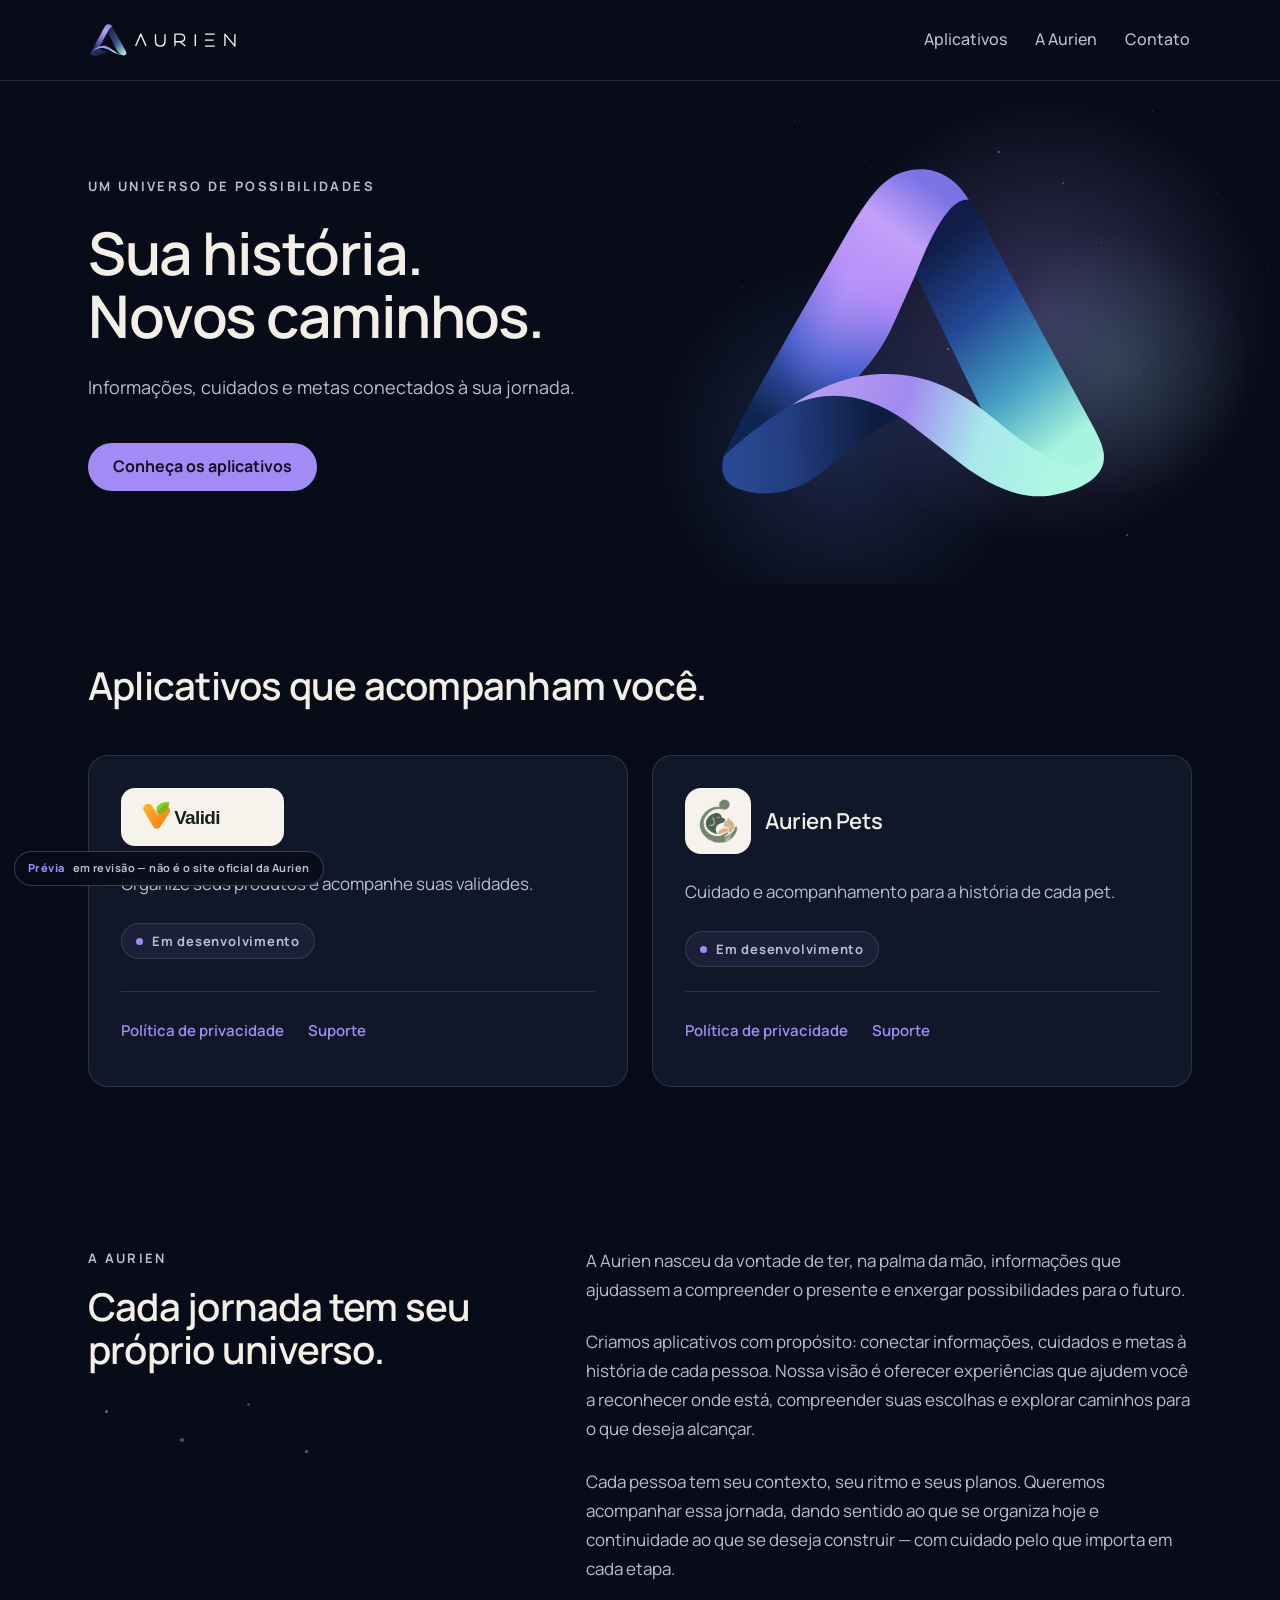
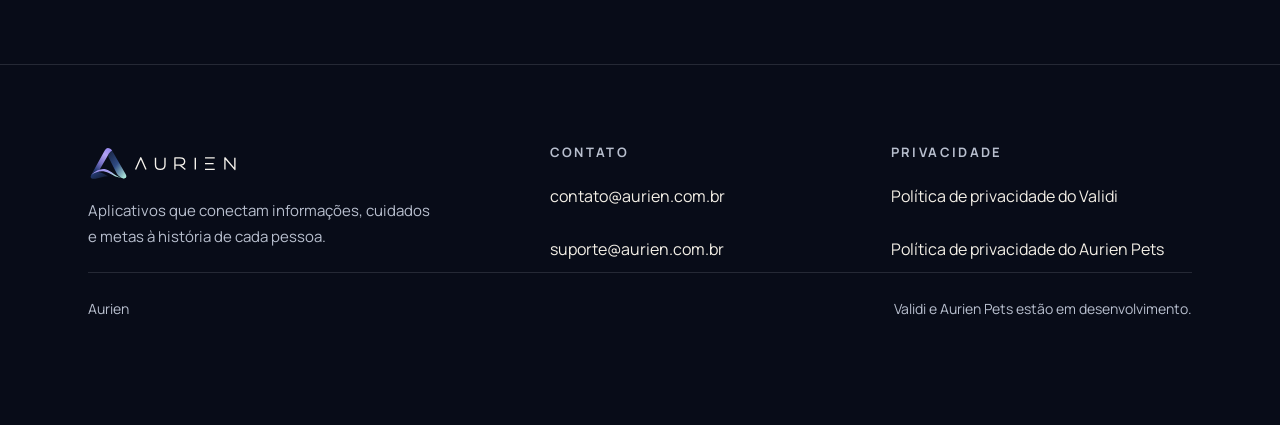
==== commit 3c3dc01e: "Reconstrói a prévia: home única, atmosfera estática e políticas Substitui a versão anterior por uma " ====
--- a/index.html
+++ b/index.html
@@ -3,160 +3,26 @@
 <head>
 <meta charset="utf-8">
 <meta name="viewport" content="width=device-width, initial-scale=1">
+<title>Aurien — um universo de possibilidades</title>
+<meta name="description" content="A Aurien cria aplicativos que conectam informações, cuidados e metas à história de cada pessoa. Conheça o Validi e o Aurien Pets.">
 <meta name="robots" content="noindex, nofollow">
-<title>Aurien — aplicativos para o cotidiano</title>
-<meta name="description" content="A Aurien cria aplicativos bem pensados para tornar o cotidiano mais simples, organizado e leve. Conheça o Validi e o Aurien Pets.">
 <link rel="icon" href="assets/marca/aurien-favicon.svg">
 <link rel="preconnect" href="https://fonts.googleapis.com">
 <link rel="preconnect" href="https://fonts.gstatic.com" crossorigin>
-<link href="https://fonts.googleapis.com/css2?family=Manrope:wght@300;400;500;600;700;800&family=Cormorant+Garamond:ital,wght@0,300;0,400;1,300&display=swap" rel="stylesheet">
-<link rel="stylesheet" href="sites-incriveis.css">
-<link rel="stylesheet" href="aurien.css">
-<style>
-  /* ===== cena 1 — abertura ===== */
-  .abertura{
-    position:relative; min-height:100svh;
-    display:grid; align-items:center;
-    padding-block:calc(var(--e7) + 40px) var(--e6);
-    overflow:hidden;
-  }
-  .abertura__grade{
-    display:grid; grid-template-columns:1.15fr .85fr; gap:var(--e5); align-items:center;
-  }
-  .abertura h1{max-width:19ch}
-  .abertura__frase{margin-top:var(--e3); font-size:var(--t-base)}
-  .abertura__acoes{display:flex; gap:var(--e2); flex-wrap:wrap; margin-top:var(--e4)}
-  .abertura__fita{position:relative}
-  /* a fita sangra pela direita: a abertura não é simétrica */
-  .abertura__fita .fita-marca{
-    width:min(128%, 640px); margin-left:auto; margin-right:-10%;
-  }
-  .abertura__brilho{
-    position:absolute; inset:-20% -30% auto auto; width:78vmax; height:78vmax;
-    pointer-events:none; z-index:-1;
-    background:radial-gradient(closest-side, rgba(157,141,241,.17), transparent 72%);
-  }
-  @media (max-width:900px){
-    .abertura__grade{grid-template-columns:1fr; gap:var(--e4)}
-    .abertura__fita{order:-1}
-    .abertura__fita .fita-marca{width:min(84%,380px); margin-inline:auto 0; margin-right:-6%}
-  }
-
-  /* ===== cena 2 — quem é a Aurien ===== */
-  .quem{position:relative}
-  .quem__grade{display:grid; grid-template-columns:.8fr 1.2fr; gap:var(--e5)}
-  .quem__corpo{display:grid; gap:var(--e3)}
-  .quem__corpo p{color:var(--tinta-suave); max-width:60ch}
-  .quem__corpo p:first-child{
-    font-family:var(--display); font-weight:300;
-    font-size:clamp(24px,3.2vw,34px); line-height:1.28; color:var(--tinta);
-    max-width:26ch;
-  }
-  @media (max-width:860px){ .quem__grade{grid-template-columns:1fr; gap:var(--e3)} }
-
-  /* ===== cena 3 — O PICO: o cotidiano se assenta ===== */
-  .pico{background:var(--fundo)}
-  .pico .fx-palco{position:sticky}
-  .pico__palco{
-    position:relative; width:100%; max-width:var(--limite); margin-inline:auto;
-    padding-inline:var(--e3); height:100%;
-    display:grid; align-content:center; justify-items:center; gap:var(--e4);
-  }
-  .pico__dizeres{position:relative; text-align:center; min-height:4.6em; width:100%}
-  .pico__dizer{
-    position:absolute; inset-inline:0; top:0;
-    transition:opacity .6s var(--curva), transform .6s var(--curva);
-  }
-  .pico__dizer[data-vivo="nao"]{opacity:0; transform:translateY(12px)}
-  .pico__dizer[data-vivo="sim"]{opacity:1; transform:none}
-  .pico__dizer h2{margin-top:var(--e2)}
-
-  .enxame{
-    position:relative; width:100%;
-    height:min(52svh, 460px);
-    list-style:none; margin:0; padding:0;
-  }
-  .item{
-    position:absolute; left:50%; top:50%;
-    display:flex; align-items:center; gap:11px;
-    padding:11px 19px; border-radius:999px;
-    border:1px solid var(--borda); background:var(--superficie);
-    color:var(--tinta-suave); font-size:var(--t-pequeno); white-space:nowrap;
-    will-change:transform;
-    transform:translate(-50%,-50%);
-  }
-  .item__ponto{
-    width:7px; height:7px; border-radius:50%; flex:none;
-    background:var(--tinta-fraca); transition:background .5s var(--curva);
-  }
-  .item[data-assentado="sim"]{border-color:var(--borda-forte); color:var(--tinta)}
-  .item[data-assentado="sim"] .item__ponto{background:var(--menta)}
-  @media (max-width:760px){
-    .item{font-size:var(--t-micro); padding:9px 14px}
-    .item[data-opcional="sim"]{display:none}
-    .enxame{height:min(56svh,420px)}
-  }
-
-  /* ===== cena 4 — os aplicativos ===== */
-  .apps__cabecalho{
-    display:flex; align-items:end; justify-content:space-between;
-    gap:var(--e3); flex-wrap:wrap; margin-bottom:var(--e5);
-  }
-  .apps__grade{display:grid; gap:var(--e3); grid-template-columns:1fr 1fr}
-  /* assimetria: o primeiro cartão desce um pouco, quebra a fileira */
-  .apps__grade > :nth-child(2){transform:translateY(var(--e4))}
-  @media (max-width:860px){
-    .apps__grade{grid-template-columns:1fr}
-    .apps__grade > :nth-child(2){transform:none}
-  }
-  .apps__rodape{margin-top:calc(var(--e5) + var(--e4)); display:flex; justify-content:center}
-
-  /* ===== cena 5 — princípios ===== */
-  .principios{background:var(--superficie)}
-  .principios__grade{display:grid; grid-template-columns:repeat(3,1fr); gap:var(--e4); margin-top:var(--e5)}
-  .principio{display:grid; gap:14px; align-content:start}
-  .principio__n{font-family:var(--display); font-size:var(--t-grande); color:var(--acento); line-height:1}
-  .principio h3{font-size:var(--t-medio)}
-  .principio p{color:var(--tinta-suave); font-size:var(--t-pequeno)}
-  @media (max-width:800px){ .principios__grade{grid-template-columns:1fr; gap:var(--e3)} }
-
-  /* ===== cena 6 — fechamento ===== */
-  .fecho{position:relative; overflow:hidden; text-align:center}
-  .fecho__brilho{
-    position:absolute; left:50%; top:62%; translate:-50% -50%;
-    width:92vmax; height:92vmax; pointer-events:none; z-index:-1;
-    background:radial-gradient(closest-side, rgba(157,141,241,.15), transparent 70%);
-  }
-  .fecho h2{max-width:17ch; margin-inline:auto}
-  .fecho__contatos{
-    display:flex; gap:var(--e4); justify-content:center; flex-wrap:wrap;
-    margin-top:var(--e5); font-size:var(--t-pequeno);
-  }
-  .fecho__contatos a{color:var(--tinta); text-decoration:none; border-bottom:1px solid var(--borda-forte); padding-bottom:3px}
-  .fecho__contatos span{display:block; color:var(--tinta-fraca); font-size:var(--t-micro); margin-bottom:6px}
-
-  /* ===== movimento reduzido ===== */
-  .fx-reduzido .pico .fx-palco{height:auto; padding-block:var(--e6)}
-  .fx-reduzido .pico__dizer{position:static; opacity:1; transform:none}
-  .fx-reduzido .pico__dizer[data-vivo="nao"]{display:none}
-  .fx-reduzido .pico__dizeres{min-height:0}
-  .fx-reduzido .enxame{
-    position:static; height:auto; display:grid; gap:10px; justify-items:start;
-    margin-top:var(--e4);
-  }
-  .fx-reduzido .item{position:static; transform:none !important}
-</style>
+<link href="https://fonts.googleapis.com/css2?family=Manrope:wght@400;500;600;700&display=swap" rel="stylesheet">
+<link rel="stylesheet" href="styles.css">
+<script>document.documentElement.classList.add("js")</script>
 </head>
 <body>
 
 <header class="topo">
   <div class="limite topo__linha">
     <a class="topo__marca" href="./" aria-label="Aurien, página inicial">
-      <img src="assets/marca/aurien-logo-marfim.svg" alt="Aurien">
+      <img src="assets/marca/aurien-logo-horizontal.svg" width="1000" height="240" alt="Aurien">
     </a>
-    <nav>
-      <ul class="topo__menu">
-        <li><a href="aplicativos/">Aplicativos</a></li>
+    <nav aria-label="Principal">
+      <ul class="menu">
+        <li><a href="#aplicativos">Aplicativos</a></li>
         <li><a href="#sobre">A Aurien</a></li>
         <li><a href="#contato">Contato</a></li>
       </ul>
@@ -166,276 +32,187 @@
 
 <main>
 
-  <!-- ===== 1 · abertura ===== -->
+  <!-- ===== abertura ===== -->
   <section class="abertura">
-    <div class="abertura__brilho" aria-hidden="true"></div>
+
+    <!-- Camada decorativa: estrelas estáticas e manchas de luz difusa.
+         Não contém informação e não recebe clique. -->
+    <div class="atmosfera" aria-hidden="true">
+      <div class="luz luz--violeta"></div>
+      <div class="luz luz--azul"></div>
+      <div class="luz luz--turquesa"></div>
+
+      <span class="estrela" style="--x:62%;--y:8%;--o:.34"></span>
+      <span class="estrela" style="--x:78%;--y:14%;--d:2px;--o:.42"></span>
+      <span class="estrela" style="--x:90%;--y:6%;--o:.24"></span>
+      <span class="estrela" style="--x:70%;--y:26%;--o:.30"></span>
+      <span class="estrela" style="--x:86%;--y:32%;--o:.38"></span>
+      <span class="estrela" style="--x:95%;--y:22%;--o:.20"></span>
+      <span class="estrela" style="--x:58%;--y:41%;--o:.26"></span>
+      <span class="estrela" style="--x:74%;--y:53%;--d:2px;--o:.40"></span>
+      <span class="estrela" style="--x:92%;--y:47%;--o:.22"></span>
+      <span class="estrela" style="--x:66%;--y:68%;--o:.32"></span>
+      <span class="estrela" style="--x:82%;--y:75%;--o:.28"></span>
+      <span class="estrela" style="--x:97%;--y:63%;--o:.18"></span>
+      <span class="estrela" style="--x:6%;--y:7%;--o:.22"></span>
+      <span class="estrela" style="--x:3%;--y:86%;--o:.16"></span>
+      <span class="estrela" style="--x:47%;--y:93%;--o:.20"></span>
+      <span class="estrela" style="--x:88%;--y:90%;--d:2px;--o:.30"></span>
+
+      <span class="estrela estrela--extra" style="--x:54%;--y:4%;--o:.18"></span>
+      <span class="estrela estrela--extra" style="--x:68%;--y:17%;--o:.24"></span>
+      <span class="estrela estrela--extra" style="--x:83%;--y:20%;--d:2px;--o:.26"></span>
+      <span class="estrela estrela--extra" style="--x:76%;--y:36%;--o:.20"></span>
+      <span class="estrela estrela--extra" style="--x:61%;--y:58%;--o:.22"></span>
+      <span class="estrela estrela--extra" style="--x:89%;--y:58%;--o:.34"></span>
+      <span class="estrela estrela--extra" style="--x:72%;--y:84%;--o:.24"></span>
+      <span class="estrela estrela--extra" style="--x:94%;--y:80%;--o:.18"></span>
+      <span class="estrela estrela--extra" style="--x:57%;--y:77%;--o:.16"></span>
+      <span class="estrela estrela--extra" style="--x:12%;--y:15%;--o:.18"></span>
+      <span class="estrela estrela--extra" style="--x:2%;--y:48%;--o:.15"></span>
+      <span class="estrela estrela--extra" style="--x:20%;--y:95%;--o:.17"></span>
+      <span class="estrela estrela--extra" style="--x:34%;--y:4%;--o:.19"></span>
+      <span class="estrela estrela--extra" style="--x:99%;--y:37%;--o:.21"></span>
+    </div>
+
     <div class="limite abertura__grade">
       <div>
-        <p class="rotulo" data-fx="surgir">Aurien</p>
-        <h1 class="maior" data-fx="palavras" style="margin-top:var(--e3)">
-          A Aurien cria aplicativos bem pensados para tornar o cotidiano mais
-          simples, organizado e leve.
-        </h1>
-        <p class="conduz abertura__frase" data-fx="surgir" data-fx-atraso="520">
-          Começamos por dois: o <strong>Validi</strong>, para controle de validades,
-          e o <strong>Aurien Pets</strong>, para o cuidado e o acompanhamento dos pets.
-          Os dois estão em desenvolvimento.
-        </p>
-        <div class="abertura__acoes" data-fx="subir" data-fx-atraso="700">
-          <a class="botao" href="aplicativos/">
-            Ver os aplicativos
-            <svg class="botao__seta" width="15" height="15" viewBox="0 0 16 16" fill="none" aria-hidden="true">
-              <path d="M2 8h11M9 4l4 4-4 4" stroke="currentColor" stroke-width="1.7" stroke-linecap="round" stroke-linejoin="round"/>
-            </svg>
-          </a>
-          <a class="botao botao--vazado" href="#sobre">Conhecer a Aurien</a>
-        </div>
-      </div>
-      <div class="abertura__fita" data-fx-mouse="9">
-        <div class="fita-marca" id="fitaAbertura" role="img"
-             aria-label="Símbolo da Aurien: uma fita contínua dobrada na forma da letra A"></div>
-      </div>
-    </div>
-  </section>
-
-  <!-- ===== 2 · quem é a Aurien ===== -->
-  <section class="secao quem" id="sobre">
-    <div class="limite quem__grade">
-      <p class="rotulo">A Aurien</p>
-      <div class="quem__corpo">
-        <p data-fx="subir">
-          A Aurien nasceu da vontade de ter, na palma da mão, informações que
-          ajudassem a compreender o presente e enxergar possibilidades para o futuro.
-        </p>
-        <p data-fx="subir" data-fx-atraso="160">
-          Criamos aplicativos com propósito: conectar informações, cuidados e metas
-          à história de cada pessoa. Nossa visão é oferecer experiências que ajudem
-          você a reconhecer onde está, compreender suas escolhas e explorar caminhos
-          para o que deseja alcançar.
-        </p>
-        <p data-fx="subir" data-fx-atraso="300">
-          Cada pessoa tem seu contexto, seu ritmo e seus planos. Queremos acompanhar
-          essa jornada, dando sentido ao que se organiza hoje e continuidade ao que
-          se deseja construir — com cuidado pelo que importa em cada etapa.
-        </p>
-      </div>
-    </div>
-  </section>
-
-  <!-- ===== 3 · PICO — o cotidiano se assenta ===== -->
-  <section class="secao pico" data-fx-fixa data-fx-altura="4" id="cotidiano">
-    <div class="fx-palco">
-      <div class="pico__palco">
-
-        <div class="pico__dizeres">
-          <div class="pico__dizer" data-dizer="0" data-vivo="sim">
-            <p class="rotulo">O cotidiano</p>
-            <h2 class="grande">Tudo isso fica na sua cabeça.</h2>
-          </div>
-          <div class="pico__dizer" data-dizer="1" data-vivo="nao">
-            <p class="rotulo">O cotidiano</p>
-            <h2 class="grande">E some justo no dia que importava.</h2>
-          </div>
-          <div class="pico__dizer" data-dizer="2" data-vivo="nao">
-            <p class="rotulo rotulo--acento">A Aurien</p>
-            <h2 class="grande">Cada coisa volta na hora certa.</h2>
-          </div>
-        </div>
-
-        <ul class="enxame" id="enxame">
-          <li class="item"><span class="item__ponto" aria-hidden="true"></span>o leite que vence quinta</li>
-          <li class="item"><span class="item__ponto" aria-hidden="true"></span>a vacina do cachorro</li>
-          <li class="item"><span class="item__ponto" aria-hidden="true"></span>o remédio que acaba domingo</li>
-          <li class="item"><span class="item__ponto" aria-hidden="true"></span>o filtro do purificador</li>
-          <li class="item"><span class="item__ponto" aria-hidden="true"></span>a ração que está no fim</li>
-          <li class="item" data-opcional="sim"><span class="item__ponto" aria-hidden="true"></span>o vermífugo atrasado</li>
-          <li class="item" data-opcional="sim"><span class="item__ponto" aria-hidden="true"></span>o iogurte no fundo da geladeira</li>
-          <li class="item" data-opcional="sim"><span class="item__ponto" aria-hidden="true"></span>a consulta para remarcar</li>
-        </ul>
-
-      </div>
-    </div>
-  </section>
-
-  <!-- ===== 4 · os aplicativos ===== -->
+        <p class="sobrancelha">Um universo de possibilidades</p>
+        <h1>Sua história.<br>Novos caminhos.</h1>
+        <p class="abertura__frase">
+          Informações, cuidados e metas conectados à sua jornada.
+        </p>
+        <p class="abertura__acao">
+          <a class="botao" href="#aplicativos">Conheça os aplicativos</a>
+        </p>
+      </div>
+
+      <div class="abertura__simbolo">
+        <img src="assets/marca/aurien-simbolo.svg" width="1000" height="858"
+             alt="Símbolo da Aurien: uma fita contínua dobrada na forma da letra A">
+      </div>
+    </div>
+  </section>
+
+  <!-- ===== aplicativos ===== -->
   <section class="secao" id="aplicativos">
     <div class="limite">
-      <div class="apps__cabecalho">
-        <div class="cabecalho-secao">
-          <p class="rotulo" data-fx="surgir">Os aplicativos</p>
-          <h2 class="maior" data-fx="subir">Dois começos, a mesma ideia.</h2>
-        </div>
-        <p class="conduz conduz--estreito pequeno" data-fx="surgir" data-fx-atraso="200">
-          Cada aplicativo resolve uma área do dia a dia — e nenhum deles existe
-          para ser usado o tempo todo. Existe para você não precisar lembrar.
-        </p>
-      </div>
-
-      <div class="apps__grade">
-
-        <a class="app app--validi" href="validi/" data-fx="subir">
-          <div class="app__topo">
-            <div class="app__marca">
-              <span class="app__icone"><img src="assets/apps/validi_symbol.svg" alt=""></span>
-              <span>
-                <span class="app__nome">Validi</span><br>
-                <span class="app__area">Controle de validades</span>
-              </span>
-            </div>
-            <span class="selo"><span class="selo__ponto" aria-hidden="true"></span>Em desenvolvimento</span>
-          </div>
-          <p class="app__texto">
-            Saber o que vence, quando vence e o que ainda dá tempo de aproveitar.
-            Seus produtos organizados por categoria e por onde ficam guardados,
-            com aviso antes da data — não depois.
+      <h2 class="titulo-secao revelar">Aplicativos que acompanham você.</h2>
+
+      <div class="apps">
+
+        <article class="cartao revelar" id="validi">
+          <h3>
+            <span class="marca-app">
+              <img src="assets/apps/validi_logo.svg" width="430" height="112" alt="Validi">
+            </span>
+          </h3>
+          <p class="cartao__desc">
+            Organize seus produtos e acompanhe suas validades.
           </p>
-          <span class="app__ir">
-            Conhecer o aplicativo
-            <svg width="15" height="15" viewBox="0 0 16 16" fill="none" aria-hidden="true">
-              <path d="M2 8h11M9 4l4 4-4 4" stroke="currentColor" stroke-width="1.7" stroke-linecap="round" stroke-linejoin="round"/>
-            </svg>
-          </span>
-        </a>
-
-        <a class="app app--pets" href="aurien-pets/" data-fx="subir" data-fx-atraso="170">
-          <div class="app__topo">
-            <div class="app__marca">
-              <span class="app__icone"><img src="assets/apps/aurien_pets_symbol.png" alt=""></span>
-              <span>
-                <span class="app__nome">Aurien Pets</span><br>
-                <span class="app__area">Cuidado e acompanhamento</span>
-              </span>
-            </div>
-            <span class="selo"><span class="selo__ponto" aria-hidden="true"></span>Em desenvolvimento</span>
-          </div>
-          <p class="app__texto">
-            Um sistema de cuidado adaptativo: cada pet tem necessidades próprias e
-            cada cuidado pode ter alguém responsável — preservando contexto e
-            continuidade ao longo da vida.
+          <p class="estado"><span class="estado__ponto" aria-hidden="true"></span>Em desenvolvimento</p>
+          <ul class="cartao__links">
+            <li><a href="privacidade/validi/">Política de privacidade</a></li>
+            <li><a href="mailto:suporte@aurien.com.br?subject=Suporte%20Validi">Suporte</a></li>
+          </ul>
+        </article>
+
+        <article class="cartao revelar" id="aurien-pets">
+          <h3 class="cartao__nome">
+            <span class="marca-app marca-app--simbolo">
+              <img src="assets/apps/aurien_pets_symbol.png" width="512" height="512" alt="">
+            </span>
+            Aurien Pets
+          </h3>
+          <p class="cartao__desc">
+            Cuidado e acompanhamento para a história de cada pet.
           </p>
-          <span class="app__ir">
-            Conhecer o aplicativo
-            <svg width="15" height="15" viewBox="0 0 16 16" fill="none" aria-hidden="true">
-              <path d="M2 8h11M9 4l4 4-4 4" stroke="currentColor" stroke-width="1.7" stroke-linecap="round" stroke-linejoin="round"/>
-            </svg>
-          </span>
-        </a>
-
-      </div>
-
-      <div class="apps__rodape">
-        <a class="botao botao--vazado" href="aplicativos/">Ver todos os aplicativos</a>
-      </div>
-    </div>
-  </section>
-
-  <!-- ===== 5 · princípios ===== -->
-  <section class="secao principios" data-fx-fundo="#0E1528" data-fx-tinta="#F5F2EC">
+          <p class="estado"><span class="estado__ponto" aria-hidden="true"></span>Em desenvolvimento</p>
+          <ul class="cartao__links">
+            <li><a href="privacidade/aurien-pets/">Política de privacidade</a></li>
+            <li><a href="mailto:suporte@aurien.com.br?subject=Suporte%20Aurien%20Pets">Suporte</a></li>
+          </ul>
+        </article>
+
+      </div>
+    </div>
+  </section>
+
+  <!-- ===== a Aurien ===== -->
+  <section class="secao sobre" id="sobre">
+    <div class="limite sobre__grade">
+      <div class="revelar">
+        <p class="sobrancelha">A Aurien</p>
+        <h2 class="titulo-secao" style="margin-top:var(--e2)">
+          Cada jornada tem seu próprio universo.
+        </h2>
+        <div class="constelacao" aria-hidden="true">
+          <span style="--x:4%;--y:18%;--o:.55"></span>
+          <span style="--x:22%;--y:52%;--d:4px;--o:.45"></span>
+          <span style="--x:38%;--y:10%;--o:.35"></span>
+          <span style="--x:52%;--y:66%;--o:.50"></span>
+        </div>
+      </div>
+
+      <div class="sobre__texto revelar">
+        <p>
+          A Aurien nasceu da vontade de ter, na palma da mão, informações que
+          ajudassem a compreender o presente e enxergar possibilidades para o
+          futuro.
+        </p>
+        <p>
+          Criamos aplicativos com propósito: conectar informações, cuidados e
+          metas à história de cada pessoa. Nossa visão é oferecer experiências
+          que ajudem você a reconhecer onde está, compreender suas escolhas e
+          explorar caminhos para o que deseja alcançar.
+        </p>
+        <p>
+          Cada pessoa tem seu contexto, seu ritmo e seus planos. Queremos
+          acompanhar essa jornada, dando sentido ao que se organiza hoje e
+          continuidade ao que se deseja construir — com cuidado pelo que importa
+          em cada etapa.
+        </p>
+      </div>
+    </div>
+  </section>
+
+  <!-- ===== contato ===== -->
+  <section class="secao contato" id="contato">
     <div class="limite">
-      <div class="cabecalho-secao cabecalho-secao--direita">
-        <p class="rotulo">Como trabalhamos</p>
-        <h2 class="grande editorial">Três coisas que não negociamos.</h2>
-      </div>
-      <div class="principios__grade">
-        <article class="principio" data-fx="subir">
-          <p class="principio__n">01</p>
-          <h3>Simplicidade</h3>
-          <p>Cada aplicativo resolve uma coisa, e resolve inteira. O que não ajuda no dia a dia não entra.</p>
-        </article>
-        <article class="principio" data-fx="subir" data-fx-atraso="150">
-          <p class="principio__n">02</p>
-          <h3>Organização</h3>
-          <p>O que você precisa lembrar fica guardado em algum lugar confiável — e volta na hora certa.</p>
-        </article>
-        <article class="principio" data-fx="subir" data-fx-atraso="300">
-          <p class="principio__n">03</p>
-          <h3>Cuidado com o cotidiano</h3>
-          <p>Uma mesma marca, muitas soluções. Cada aplicativo novo é mais uma face da mesma fita.</p>
-        </article>
-      </div>
-    </div>
-  </section>
-
-  <!-- ===== 6 · fechamento ===== -->
-  <section class="secao fecho" id="contato" data-fx-fundo="#070B16" data-fx-tinta="#F5F2EC">
-    <div class="fecho__brilho" aria-hidden="true"></div>
-    <div class="limite">
-      <p class="rotulo" data-fx="surgir">Aurien</p>
-      <h2 class="maior editorial" data-fx="subir" style="margin-top:var(--e3)">
-        Os aplicativos ainda estão sendo feitos. A ideia já está pronta.
-      </h2>
-      <div style="margin-top:var(--e4); display:flex; justify-content:center" data-fx="subir" data-fx-atraso="200">
-        <a class="botao" href="aplicativos/">
-          Conhecer os aplicativos
-          <svg class="botao__seta" width="15" height="15" viewBox="0 0 16 16" fill="none" aria-hidden="true">
-            <path d="M2 8h11M9 4l4 4-4 4" stroke="currentColor" stroke-width="1.7" stroke-linecap="round" stroke-linejoin="round"/>
-          </svg>
-        </a>
-      </div>
-      <div class="fecho__contatos" data-fx="surgir" data-fx-atraso="340">
-        <p><span>Institucional</span><a href="mailto:contato@aurien.com.br">contato@aurien.com.br</a></p>
-        <p><span>Suporte aos aplicativos</span><a href="mailto:suporte@aurien.com.br">suporte@aurien.com.br</a></p>
+      <div class="contato__grade">
+        <div class="contato__marca revelar">
+          <img src="assets/marca/aurien-logo-horizontal.svg" width="1000" height="240" alt="Aurien">
+          <p>Aplicativos que conectam informações, cuidados e metas à história de cada pessoa.</p>
+        </div>
+
+        <div class="revelar">
+          <h3>Contato</h3>
+          <ul>
+            <li><a href="mailto:contato@aurien.com.br">contato@aurien.com.br</a></li>
+            <li><a href="mailto:suporte@aurien.com.br">suporte@aurien.com.br</a></li>
+          </ul>
+        </div>
+
+        <div class="revelar">
+          <h3>Privacidade</h3>
+          <ul>
+            <li><a href="privacidade/validi/">Política de privacidade do Validi</a></li>
+            <li><a href="privacidade/aurien-pets/">Política de privacidade do Aurien Pets</a></li>
+          </ul>
+        </div>
+      </div>
+
+      <div class="rodape">
+        <p>Aurien</p>
+        <p>Validi e Aurien Pets estão em desenvolvimento.</p>
       </div>
     </div>
   </section>
 
 </main>
 
-<footer class="rodape">
-  <div class="limite">
-    <div class="rodape__grade">
-      <div class="rodape__marca">
-        <img src="assets/marca/aurien-logo-marfim.svg" alt="Aurien">
-        <p class="conduz pequeno">
-          Aplicativos bem pensados para tornar o cotidiano mais simples,
-          organizado e leve.
-        </p>
-      </div>
-      <div>
-        <h3>Aplicativos</h3>
-        <ul>
-          <li><a href="aplicativos/">Todos os aplicativos</a></li>
-          <li><a href="validi/">Validi</a></li>
-          <li><a href="aurien-pets/">Aurien Pets</a></li>
-        </ul>
-      </div>
-      <div>
-        <h3>Aurien</h3>
-        <ul>
-          <li><a href="#sobre">A empresa</a></li>
-          <li><a href="mailto:contato@aurien.com.br">contato@aurien.com.br</a></li>
-          <li><a href="mailto:suporte@aurien.com.br">suporte@aurien.com.br</a></li>
-          <li><a href="privacidade/validi/">Privacidade do Validi</a></li>
-          <li><a href="privacidade/aurien-pets/">Privacidade do Aurien Pets</a></li>
-        </ul>
-      </div>
-    </div>
-    <div class="rodape__fim">
-      <p>Aurien</p>
-      <p>Validi e Aurien Pets estão em desenvolvimento.</p>
-    </div>
-  </div>
-</footer>
-
-<script src="sites-incriveis.js" defer></script>
-<script src="fita3d.js" defer></script>
-<script src="assets/marca/fita3d-dados.js" defer></script>
-<script src="aurien.js" defer></script>
-
-<style>
-  .previa-selo{
-    position:fixed; left:14px; bottom:14px; z-index:9999; pointer-events:none;
-    display:flex; align-items:center; gap:8px;
-    padding:7px 13px; border-radius:999px;
-    border:1px solid rgba(157,141,241,.34);
-    background:rgba(7,11,22,.76); backdrop-filter:blur(10px);
-    font-family:"Manrope",system-ui,sans-serif; font-size:11px; font-weight:700;
-    letter-spacing:.04em; color:#A5AEC6;
-  }
-  .previa-selo b{color:#9D8DF1; font-weight:800}
-  @media (max-width:520px){ .previa-selo{font-size:10px; padding:6px 10px; left:10px; bottom:10px} }
-  @media print{ .previa-selo{display:none} }
-</style>
 <p class="previa-selo"><b>Prévia</b> em revisão — não é o site oficial da Aurien</p>
+
+<script src="main.js" defer></script>
 </body>
 </html>
--- a/styles.css
+++ b/styles.css
@@ -0,0 +1,403 @@
+/* ============================================================
+   Aurien — site institucional
+   Um arquivo de estilo para todas as páginas. Sem build, sem framework.
+   ============================================================ */
+
+:root{
+  /* --- cor --- */
+  --bg:#080C18;
+  --surface:#101728;
+  --surface-hover:#151E33;
+  --text:#F3EFE6;
+  --text-secondary:#B8BFCE;
+  --accent:#A28BF4;
+  --accent-hover:#B39EFA;
+  --blue:#526FCE;
+  --turquoise:#75CDBB;
+  --border:rgba(184,191,206,0.16);
+
+  /* Tinta sobre o violeta do botão. Conferido: 6,7:1 contra --accent. */
+  --sobre-acento:#141022;
+
+  /* --- espaço: múltiplos de 8 --- */
+  --e1:8px;  --e2:16px; --e3:24px; --e4:32px;
+  --e5:40px; --e6:48px; --e7:64px; --e8:80px;
+
+  --container:1200px;
+  --margem:24px;        /* celular */
+  --secao-y:48px;       /* celular */
+  --raio:20px;
+
+  --texto:"Manrope", system-ui, -apple-system, "Segoe UI", Arial, sans-serif;
+  --transicao:180ms cubic-bezier(.22,.61,.36,1);
+}
+
+@media (min-width:640px){
+  :root{ --margem:40px; --secao-y:64px }
+}
+@media (min-width:960px){
+  :root{ --margem:48px; --secao-y:80px }
+}
+
+*{box-sizing:border-box}
+
+html{scroll-behavior:smooth}
+
+body{
+  margin:0;
+  background:var(--bg);
+  color:var(--text);
+  font-family:var(--texto);
+  font-size:17px;
+  font-weight:400;
+  line-height:1.7;
+  -webkit-font-smoothing:antialiased;
+}
+
+h1,h2,h3{margin:0; font-weight:600; letter-spacing:-.02em; line-height:1.14}
+p{margin:0}
+img,svg{display:block; max-width:100%}
+a{color:inherit}
+ul{margin:0; padding:0; list-style:none}
+
+/* ---------- utilidades ---------- */
+
+.limite{
+  width:100%; max-width:var(--container);
+  margin-inline:auto; padding-inline:var(--margem);
+}
+
+.secao{padding-block:var(--secao-y)}
+
+.sobrancelha{
+  font-size:13px; font-weight:700;
+  letter-spacing:.18em; text-transform:uppercase;
+  color:var(--text-secondary);
+}
+
+.titulo-secao{font-size:clamp(28px,3vw,40px); line-height:1.12}
+
+.conduz{color:var(--text-secondary); max-width:65ch}
+
+/* Some do desenho, continua para quem lê por leitor de tela. */
+.so-leitor{
+  position:absolute; width:1px; height:1px;
+  padding:0; margin:-1px; overflow:hidden;
+  clip-path:inset(50%); white-space:nowrap; border:0;
+}
+
+/* ---------- cabeçalho ---------- */
+
+.topo{border-bottom:1px solid var(--border)}
+.topo__linha{
+  display:flex; align-items:center; justify-content:space-between;
+  gap:var(--e3); min-height:80px; flex-wrap:wrap;
+}
+/* A assinatura deitada é a oficial para fundo escuro: nome em marfim. */
+.topo__marca{display:inline-flex; align-items:center; text-decoration:none; padding-block:var(--e2)}
+.topo__marca img{width:156px; height:auto}
+
+.menu{display:flex; align-items:center; gap:var(--e3); flex-wrap:wrap}
+.menu a{
+  text-decoration:none; font-size:16px; font-weight:500;
+  color:var(--text-secondary);
+  padding:10px 2px; display:inline-block;
+  transition:color var(--transicao);
+}
+.menu a:hover, .menu a:focus-visible{color:var(--text)}
+
+/* No celular os três destinos descem para uma segunda linha compacta.
+   Nenhum deles é escondido: são só três. */
+@media (max-width:639px){
+  .topo__linha{
+    flex-direction:column; align-items:flex-start;
+    gap:0; min-height:0; padding-block:var(--e2);
+  }
+  .topo__marca{padding-block:var(--e1)}
+  .topo__marca img{width:140px}
+  .menu{gap:var(--e3); padding-bottom:var(--e1)}
+  .menu a{font-size:15px}
+}
+
+/* ---------- botão ---------- */
+
+.botao{
+  display:inline-flex; align-items:center; justify-content:center; gap:10px;
+  min-height:48px; padding:0 var(--e3);
+  font:inherit; font-size:16px; font-weight:700;
+  text-decoration:none; cursor:pointer;
+  border:1px solid transparent; border-radius:999px;
+  background:var(--accent); color:var(--sobre-acento);
+  transition:background var(--transicao);
+}
+.botao:hover, .botao:focus-visible{background:var(--accent-hover)}
+
+/* ---------- abertura ---------- */
+
+.abertura{position:relative; isolation:isolate}
+.abertura__grade{
+  display:grid; gap:var(--e5); align-items:center;
+  padding-block:var(--secao-y);
+}
+@media (min-width:960px){
+  .abertura__grade{grid-template-columns:55fr 45fr; gap:var(--e5)}
+}
+
+.abertura h1{
+  font-size:clamp(38px,4.6vw,64px); font-weight:600;
+  line-height:1.08; letter-spacing:-.025em;
+  margin-top:var(--e3);
+}
+.abertura__frase{margin-top:var(--e3); font-size:18px; color:var(--text-secondary); max-width:46ch}
+.abertura__acao{margin-top:var(--e5)}
+
+/* No celular o texto vem primeiro e o símbolo depois, sem empurrar
+   os aplicativos para longe. */
+.abertura__simbolo{justify-self:center}
+.abertura__simbolo img{width:min(100%, 230px); height:auto}
+@media (min-width:960px){
+  .abertura__simbolo img{width:min(100%, 400px)}
+}
+
+/* ---------- atmosfera: estrelas e luz ----------
+   Camada puramente decorativa, isolada do conteúdo. Fica atrás de tudo,
+   não recebe clique e não é anunciada por leitor de tela. O recorte abaixo
+   contém a própria decoração; o conteúdo não depende dele. */
+
+.atmosfera{
+  position:absolute; inset:0; z-index:-1;
+  overflow:hidden; pointer-events:none;
+}
+
+.estrela{
+  position:absolute;
+  left:var(--x); top:var(--y);
+  width:var(--d,1px); height:var(--d,1px);
+  border-radius:50%;
+  background:var(--text);
+  opacity:var(--o,.3);
+}
+/* No celular fica só o conjunto essencial de estrelas. */
+@media (max-width:639px){ .estrela--extra{display:none} }
+
+.luz{position:absolute; border-radius:50%}
+.luz--violeta{
+  right:-6%; top:-14%; width:min(70vw,620px); aspect-ratio:1;
+  background:radial-gradient(closest-side, rgba(162,139,244,.30), rgba(162,139,244,0) 72%);
+}
+.luz--azul{
+  right:14%; bottom:-24%; width:min(62vw,520px); aspect-ratio:1;
+  background:radial-gradient(closest-side, rgba(82,111,206,.26), rgba(82,111,206,0) 72%);
+}
+.luz--turquesa{
+  right:-2%; bottom:6%; width:min(44vw,380px); aspect-ratio:1;
+  background:radial-gradient(closest-side, rgba(117,205,187,.18), rgba(117,205,187,0) 70%);
+}
+
+@media (prefers-reduced-motion: no-preference){
+  .luz--violeta{animation:respirar 22s ease-in-out infinite alternate}
+  .luz--azul{animation:respirar2 19s ease-in-out infinite alternate}
+  .luz--turquesa{animation:respirar 24s ease-in-out infinite alternate}
+}
+/* Só transform e opacity: nada de animar blur ou sombra. */
+@keyframes respirar{
+  from{transform:translate3d(0,0,0) scale(1); opacity:.85}
+  to  {transform:translate3d(-14px,16px,0) scale(1.05); opacity:1}
+}
+@keyframes respirar2{
+  from{transform:translate3d(0,0,0) scale(1.04); opacity:1}
+  to  {transform:translate3d(18px,-12px,0) scale(1); opacity:.85}
+}
+
+/* ---------- aplicativos ---------- */
+
+.apps{display:grid; gap:var(--e3); margin-top:var(--e6)}
+@media (min-width:640px){ .apps{grid-template-columns:1fr 1fr} }
+
+.cartao{
+  display:flex; flex-direction:column; gap:var(--e3);
+  padding:var(--e3);
+  border:1px solid var(--border); border-radius:var(--raio);
+  background:var(--surface);
+  transition:background var(--transicao), border-color var(--transicao), transform var(--transicao);
+}
+@media (min-width:960px){ .cartao{padding:var(--e4)} }
+@media (hover:hover){
+  .cartao:hover{background:var(--surface-hover); border-color:rgba(184,191,206,.28); transform:translateY(-3px)}
+}
+.cartao:focus-within{border-color:rgba(184,191,206,.28)}
+
+/* O lettering do Validi é quase preto: sobre o cartão escuro ele sumiria.
+   A superfície clara existe para isso — o arquivo não é recolorido. */
+.marca-app{
+  display:inline-flex; align-items:center; gap:14px;
+  background:#F6F3EC; border-radius:14px;
+  padding:12px 16px; align-self:flex-start;
+}
+.marca-app--simbolo{padding:10px; border-radius:16px}
+.marca-app img{height:34px; width:auto}
+.marca-app--simbolo img{height:46px}
+
+.cartao h3{font-size:22px}
+.cartao__nome{display:flex; align-items:center; gap:14px; flex-wrap:wrap}
+
+.cartao__desc{color:var(--text-secondary); max-width:46ch}
+
+.estado{
+  display:inline-flex; align-items:center; gap:9px;
+  align-self:flex-start;
+  font-size:13px; font-weight:700; letter-spacing:.06em;
+  padding:6px 14px; border-radius:999px;
+  border:1px solid var(--border); background:rgba(162,139,244,.08);
+  color:var(--text-secondary);
+}
+.estado__ponto{width:7px; height:7px; border-radius:50%; background:var(--accent); flex:none}
+
+/* Os links encostam na base: com margin-top:auto os dois cartões alinham. */
+.cartao__links{
+  margin-top:auto; padding-top:var(--e2);
+  border-top:1px solid var(--border);
+  display:flex; flex-wrap:wrap; gap:var(--e1) var(--e3);
+}
+.cartao__links a{
+  display:inline-block; padding:10px 0;
+  font-size:15px; font-weight:600; color:var(--accent);
+  text-decoration:none;
+  transition:color var(--transicao);
+}
+.cartao__links a:hover, .cartao__links a:focus-visible{color:var(--accent-hover); text-decoration:underline}
+
+/* ---------- sobre ---------- */
+
+.sobre{position:relative}
+.sobre__grade{display:grid; gap:var(--e5)}
+@media (min-width:960px){
+  .sobre__grade{grid-template-columns:minmax(0,1fr) minmax(0,1.45fr); gap:var(--e8); align-items:start}
+}
+.sobre__texto{display:grid; gap:var(--e3)}
+.sobre__texto p{color:var(--text-secondary); max-width:65ch}
+
+/* Pequeno agrupamento de luz ao lado do texto. Sem linhas, sem movimento. */
+.constelacao{position:relative; height:84px; margin-top:var(--e3)}
+.constelacao span{
+  position:absolute; left:var(--x); top:var(--y);
+  width:var(--d,3px); height:var(--d,3px); border-radius:50%;
+  background:var(--turquoise); opacity:var(--o,.5);
+}
+
+/* ---------- contato e rodapé ---------- */
+
+.contato{border-top:1px solid var(--border)}
+.contato__grade{display:grid; gap:var(--e5)}
+@media (min-width:640px){ .contato__grade{grid-template-columns:1fr 1fr} }
+@media (min-width:960px){ .contato__grade{grid-template-columns:1.4fr 1fr 1fr} }
+
+.contato h3{
+  font-size:13px; font-weight:700; letter-spacing:.18em;
+  text-transform:uppercase; color:var(--text-secondary);
+}
+.contato ul{margin-top:var(--e2); display:grid; gap:var(--e1)}
+.contato a{
+  display:inline-block; padding:8px 0;
+  color:var(--text); font-size:16px; text-decoration:none;
+  border-bottom:1px solid transparent;
+  transition:border-color var(--transicao);
+}
+.contato a:hover, .contato a:focus-visible{border-bottom-color:var(--accent)}
+.contato__marca img{width:156px; height:auto}
+.contato__marca p{margin-top:var(--e2); color:var(--text-secondary); font-size:15px; max-width:38ch}
+
+.rodape{
+  border-top:1px solid var(--border);
+  padding-block:var(--e3);
+  display:flex; justify-content:space-between; gap:var(--e2);
+  flex-wrap:wrap;
+  font-size:14px; color:var(--text-secondary);
+}
+
+/* ---------- foco ---------- */
+
+:where(a,button,[tabindex]):focus-visible{
+  outline:2px solid var(--accent); outline-offset:3px; border-radius:6px;
+}
+
+/* ---------- entrada dos elementos ----------
+   O conteúdo é visível por padrão. Só quando o JavaScript confirma que está
+   vivo (classe .js no html) é que ele parte de baixo e aparece. Falha de
+   script nunca esconde nada. */
+
+.js .revelar{opacity:0; transform:translateY(12px)}
+.js .revelar.visivel{
+  opacity:1; transform:none;
+  transition:opacity 480ms ease-out, transform 480ms ease-out;
+}
+
+/* ---------- movimento reduzido ---------- */
+
+@media (prefers-reduced-motion: reduce){
+  html{scroll-behavior:auto}
+  .js .revelar{opacity:1; transform:none}
+  .luz{animation:none !important}
+  *{transition-duration:1ms !important; animation-duration:1ms !important; animation-iteration-count:1 !important}
+}
+
+/* ============================================================
+   Páginas de política de privacidade
+   Fundo uniforme, sem decoração, largura de leitura curta.
+   ============================================================ */
+
+.legal{padding-block:var(--secao-y)}
+.legal__limite{
+  width:100%; max-width:760px;
+  margin-inline:auto; padding-inline:var(--margem);
+}
+.legal h1{font-size:clamp(28px,3.4vw,40px); line-height:1.14}
+.legal__data{margin-top:var(--e2); color:var(--text-secondary); font-size:15px}
+.legal__corpo{margin-top:var(--e6); display:grid; gap:var(--e6)}
+.legal__corpo h2{font-size:22px; margin-bottom:var(--e2)}
+.legal__corpo p, .legal__corpo li{color:var(--text-secondary); font-size:17px; line-height:1.75}
+.legal__corpo ul{display:grid; gap:var(--e1); padding-left:var(--e3); list-style:disc}
+/* Endereços longos quebram em vez de furar a tela. */
+.legal__corpo a{color:var(--accent); overflow-wrap:anywhere}
+
+.pendente{
+  display:grid; gap:var(--e1);
+  margin-top:var(--e2); padding:var(--e3);
+  border:1px dashed rgba(162,139,244,.42); border-radius:16px;
+  background:rgba(162,139,244,.07);
+}
+.pendente strong{
+  font-size:12px; letter-spacing:.14em; text-transform:uppercase;
+  color:var(--accent);
+}
+.pendente p{font-size:15px}
+
+.aviso{
+  display:grid; gap:var(--e1);
+  margin-top:var(--e5); padding:var(--e3);
+  border:1px solid rgba(162,139,244,.38); border-radius:16px;
+  background:rgba(162,139,244,.09);
+}
+.aviso strong{color:var(--text)}
+.aviso p{color:var(--text-secondary); font-size:15px}
+
+.voltar{
+  display:inline-block; margin-top:var(--e6);
+  padding:10px 0; font-weight:600; color:var(--accent); text-decoration:none;
+}
+.voltar:hover, .voltar:focus-visible{text-decoration:underline}
+
+/* ---------- selo de prévia ---------- */
+
+.previa-selo{
+  position:fixed; left:14px; bottom:14px; z-index:20; pointer-events:none;
+  display:flex; align-items:center; gap:8px;
+  padding:7px 13px; border-radius:999px;
+  border:1px solid rgba(162,139,244,.34);
+  background:rgba(8,12,24,.82); backdrop-filter:blur(10px);
+  font-size:11px; font-weight:700; letter-spacing:.04em;
+  color:var(--text-secondary);
+}
+.previa-selo b{color:var(--accent); font-weight:800}
+@media (max-width:520px){ .previa-selo{font-size:10px; padding:6px 10px; left:10px; bottom:10px} }
+@media print{ .previa-selo{display:none} }
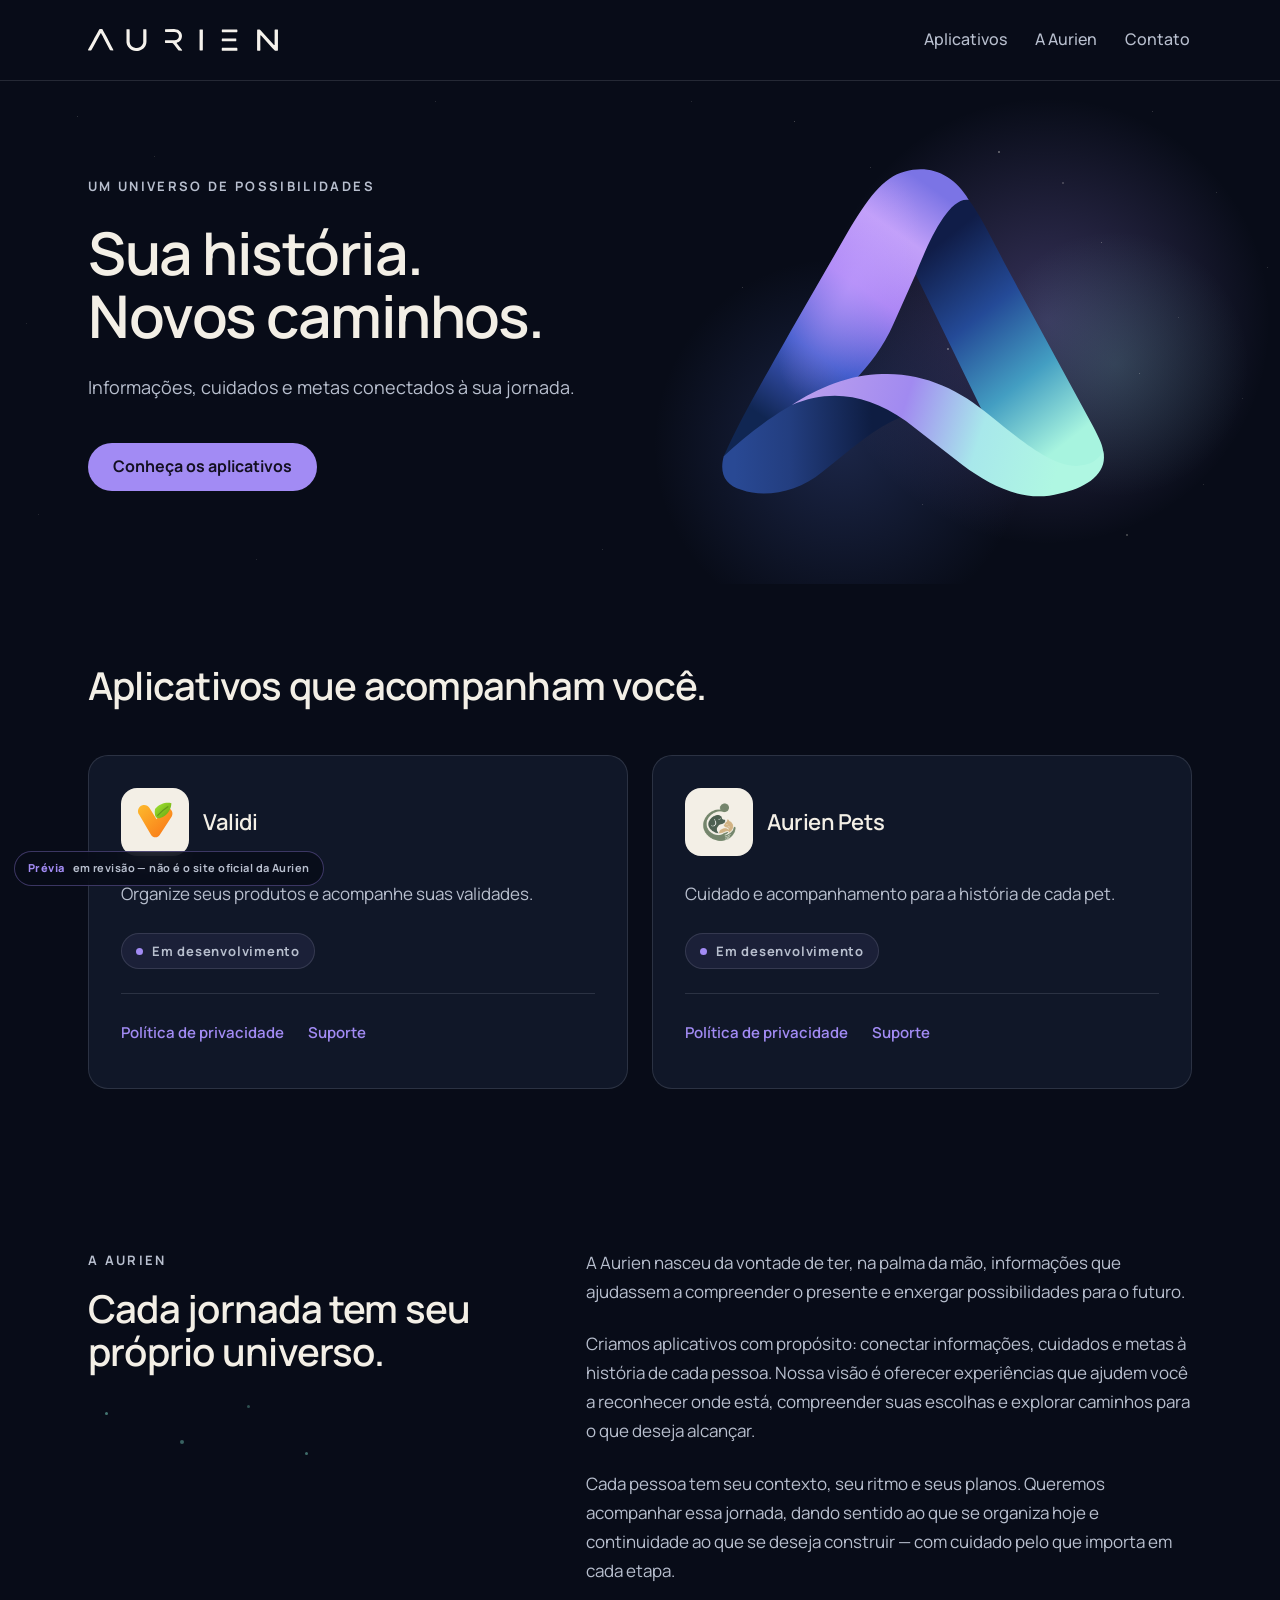
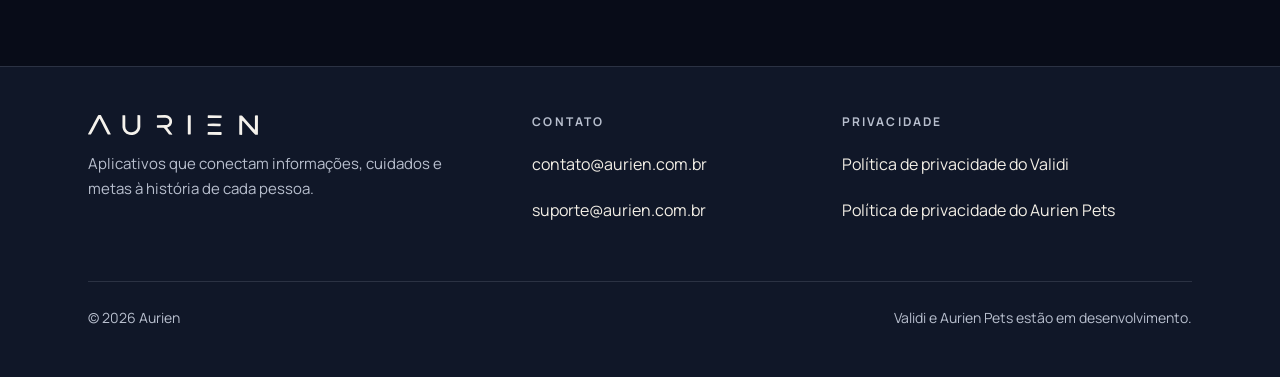
==== commit fb9964ac: "Ajusta marca no cabeçalho, padroniza os aplicativos e refaz o rodapé Cabeçalho e rodapé passam a usa" ====
--- a/index.html
+++ b/index.html
@@ -18,7 +18,7 @@
 <header class="topo">
   <div class="limite topo__linha">
     <a class="topo__marca" href="./" aria-label="Aurien, página inicial">
-      <img src="assets/marca/aurien-logo-horizontal.svg" width="1000" height="240" alt="Aurien">
+      <img src="assets/marca/aurien-lettering-marfim.svg" width="6002" height="706" alt="Aurien">
     </a>
     <nav aria-label="Principal">
       <ul class="menu">
@@ -102,10 +102,11 @@
       <div class="apps">
 
         <article class="cartao revelar" id="validi">
-          <h3>
+          <h3 class="cartao__nome">
             <span class="marca-app">
-              <img src="assets/apps/validi_logo.svg" width="430" height="112" alt="Validi">
+              <img src="assets/apps/validi_symbol.svg" width="128" height="112" alt="">
             </span>
+            Validi
           </h3>
           <p class="cartao__desc">
             Organize seus produtos e acompanhe suas validades.
@@ -119,7 +120,7 @@
 
         <article class="cartao revelar" id="aurien-pets">
           <h3 class="cartao__nome">
-            <span class="marca-app marca-app--simbolo">
+            <span class="marca-app marca-app--pets">
               <img src="assets/apps/aurien_pets_symbol.png" width="512" height="512" alt="">
             </span>
             Aurien Pets
@@ -176,40 +177,39 @@
     </div>
   </section>
 
-  <!-- ===== contato ===== -->
-  <section class="secao contato" id="contato">
-    <div class="limite">
-      <div class="contato__grade">
-        <div class="contato__marca revelar">
-          <img src="assets/marca/aurien-logo-horizontal.svg" width="1000" height="240" alt="Aurien">
-          <p>Aplicativos que conectam informações, cuidados e metas à história de cada pessoa.</p>
-        </div>
-
-        <div class="revelar">
-          <h3>Contato</h3>
-          <ul>
-            <li><a href="mailto:contato@aurien.com.br">contato@aurien.com.br</a></li>
-            <li><a href="mailto:suporte@aurien.com.br">suporte@aurien.com.br</a></li>
-          </ul>
-        </div>
-
-        <div class="revelar">
-          <h3>Privacidade</h3>
-          <ul>
-            <li><a href="privacidade/validi/">Política de privacidade do Validi</a></li>
-            <li><a href="privacidade/aurien-pets/">Política de privacidade do Aurien Pets</a></li>
-          </ul>
-        </div>
-      </div>
-
-      <div class="rodape">
-        <p>Aurien</p>
-        <p>Validi e Aurien Pets estão em desenvolvimento.</p>
-      </div>
-    </div>
-  </section>
-
 </main>
+
+<footer class="rodape" id="contato">
+  <div class="limite">
+    <div class="rodape__grade">
+      <div class="rodape__marca revelar">
+        <img src="assets/marca/aurien-lettering-marfim.svg" width="6002" height="706" alt="Aurien">
+        <p>Aplicativos que conectam informações, cuidados e metas à história de cada pessoa.</p>
+      </div>
+
+      <div class="revelar">
+        <h3>Contato</h3>
+        <ul>
+          <li><a href="mailto:contato@aurien.com.br">contato@aurien.com.br</a></li>
+          <li><a href="mailto:suporte@aurien.com.br">suporte@aurien.com.br</a></li>
+        </ul>
+      </div>
+
+      <div class="rodape__privacidade revelar">
+        <h3>Privacidade</h3>
+        <ul>
+          <li><a href="privacidade/validi/">Política de privacidade do Validi</a></li>
+          <li><a href="privacidade/aurien-pets/">Política de privacidade do Aurien Pets</a></li>
+        </ul>
+      </div>
+    </div>
+
+    <div class="rodape__fim">
+      <p>© 2026 Aurien</p>
+      <p>Validi e Aurien Pets estão em desenvolvimento.</p>
+    </div>
+  </div>
+</footer>
 
 <p class="previa-selo"><b>Prévia</b> em revisão — não é o site oficial da Aurien</p>
 
--- a/styles.css
+++ b/styles.css
@@ -93,9 +93,9 @@
   display:flex; align-items:center; justify-content:space-between;
   gap:var(--e3); min-height:80px; flex-wrap:wrap;
 }
-/* A assinatura deitada é a oficial para fundo escuro: nome em marfim. */
+/* Só o lettering oficial em marfim, sem o símbolo ao lado. */
 .topo__marca{display:inline-flex; align-items:center; text-decoration:none; padding-block:var(--e2)}
-.topo__marca img{width:156px; height:auto}
+.topo__marca img{width:190px; height:auto}
 
 .menu{display:flex; align-items:center; gap:var(--e3); flex-wrap:wrap}
 .menu a{
@@ -114,7 +114,7 @@
     gap:0; min-height:0; padding-block:var(--e2);
   }
   .topo__marca{padding-block:var(--e1)}
-  .topo__marca img{width:140px}
+  .topo__marca img{width:155px}
   .menu{gap:var(--e3); padding-bottom:var(--e1)}
   .menu a{font-size:15px}
 }
@@ -227,19 +227,25 @@
 }
 .cartao:focus-within{border-color:rgba(184,191,206,.28)}
 
-/* O lettering do Validi é quase preto: sobre o cartão escuro ele sumiria.
-   A superfície clara existe para isso — o arquivo não é recolorido. */
+/* Os dois aplicativos usam a mesma composição: símbolo oficial numa placa
+   marfim quadrada e o nome ao lado, como texto. O marfim existe porque os
+   dois símbolos foram desenhados para fundo claro — nenhum é recolorido. */
 .marca-app{
-  display:inline-flex; align-items:center; gap:14px;
-  background:#F6F3EC; border-radius:14px;
-  padding:12px 16px; align-self:flex-start;
-}
-.marca-app--simbolo{padding:10px; border-radius:16px}
-.marca-app img{height:34px; width:auto}
-.marca-app--simbolo img{height:46px}
-
-.cartao h3{font-size:22px}
-.cartao__nome{display:flex; align-items:center; gap:14px; flex-wrap:wrap}
+  width:68px; height:68px; flex:none;
+  display:grid; place-items:center;
+  background:#F3EFE6; border-radius:16px;
+  padding:9px;
+}
+/* O emblema do Aurien Pets é um círculo que preenche o quadrado inteiro; o
+   símbolo do Validi é um V estreito e mais baixo que largo. Com a mesma
+   margem, o círculo pesaria mais. A folga maior aqui iguala os dois no olho. */
+.marca-app--pets{padding:14px}
+.marca-app img{width:100%; height:100%; object-fit:contain}
+
+.cartao__nome{
+  display:flex; align-items:center; gap:14px;
+  font-size:22px; font-weight:600; color:var(--text);
+}
 
 .cartao__desc{color:var(--text-secondary); max-width:46ch}
 
@@ -287,29 +293,39 @@
 
 /* ---------- contato e rodapé ---------- */
 
-.contato{border-top:1px solid var(--border)}
-.contato__grade{display:grid; gap:var(--e5)}
-@media (min-width:640px){ .contato__grade{grid-template-columns:1fr 1fr} }
-@media (min-width:960px){ .contato__grade{grid-template-columns:1.4fr 1fr 1fr} }
-
-.contato h3{
-  font-size:13px; font-weight:700; letter-spacing:.18em;
+/* Superfície um passo acima do fundo, separada por um fio fino: o rodapé se
+   distingue da seção anterior sem mudar de paleta. */
+.rodape{
+  border-top:1px solid var(--border);
+  background:var(--surface);
+  padding-block:var(--e6);
+}
+
+.rodape__grade{display:grid; gap:30px; align-items:start}
+@media (min-width:640px){ .rodape__grade{grid-template-columns:1fr 1fr; gap:var(--e5)} }
+@media (min-width:960px){ .rodape__grade{grid-template-columns:1.5fr 1fr 1.3fr; gap:var(--e5)} }
+
+.rodape__marca img{width:170px; height:auto}
+.rodape__marca p{margin-top:var(--e2); color:var(--text-secondary); font-size:15px; max-width:40ch}
+
+.rodape h3{
+  font-size:12px; font-weight:700; letter-spacing:.18em;
   text-transform:uppercase; color:var(--text-secondary);
 }
-.contato ul{margin-top:var(--e2); display:grid; gap:var(--e1)}
-.contato a{
-  display:inline-block; padding:8px 0;
+.rodape ul{margin-top:var(--e2); display:grid; gap:4px; justify-items:start}
+.rodape a{
+  display:inline-block; padding:7px 0;
   color:var(--text); font-size:16px; text-decoration:none;
   border-bottom:1px solid transparent;
-  transition:border-color var(--transicao);
-}
-.contato a:hover, .contato a:focus-visible{border-bottom-color:var(--accent)}
-.contato__marca img{width:156px; height:auto}
-.contato__marca p{margin-top:var(--e2); color:var(--text-secondary); font-size:15px; max-width:38ch}
-
-.rodape{
+  transition:border-color var(--transicao), color var(--transicao);
+}
+.rodape a:hover, .rodape a:focus-visible{color:var(--accent-hover); border-bottom-color:var(--accent)}
+/* Os nomes das políticas são longos: só quebram quando a coluna não couber. */
+.rodape__privacidade a{overflow-wrap:normal; text-wrap:balance}
+
+.rodape__fim{
+  margin-top:var(--e6); padding-top:var(--e3);
   border-top:1px solid var(--border);
-  padding-block:var(--e3);
   display:flex; justify-content:space-between; gap:var(--e2);
   flex-wrap:wrap;
   font-size:14px; color:var(--text-secondary);
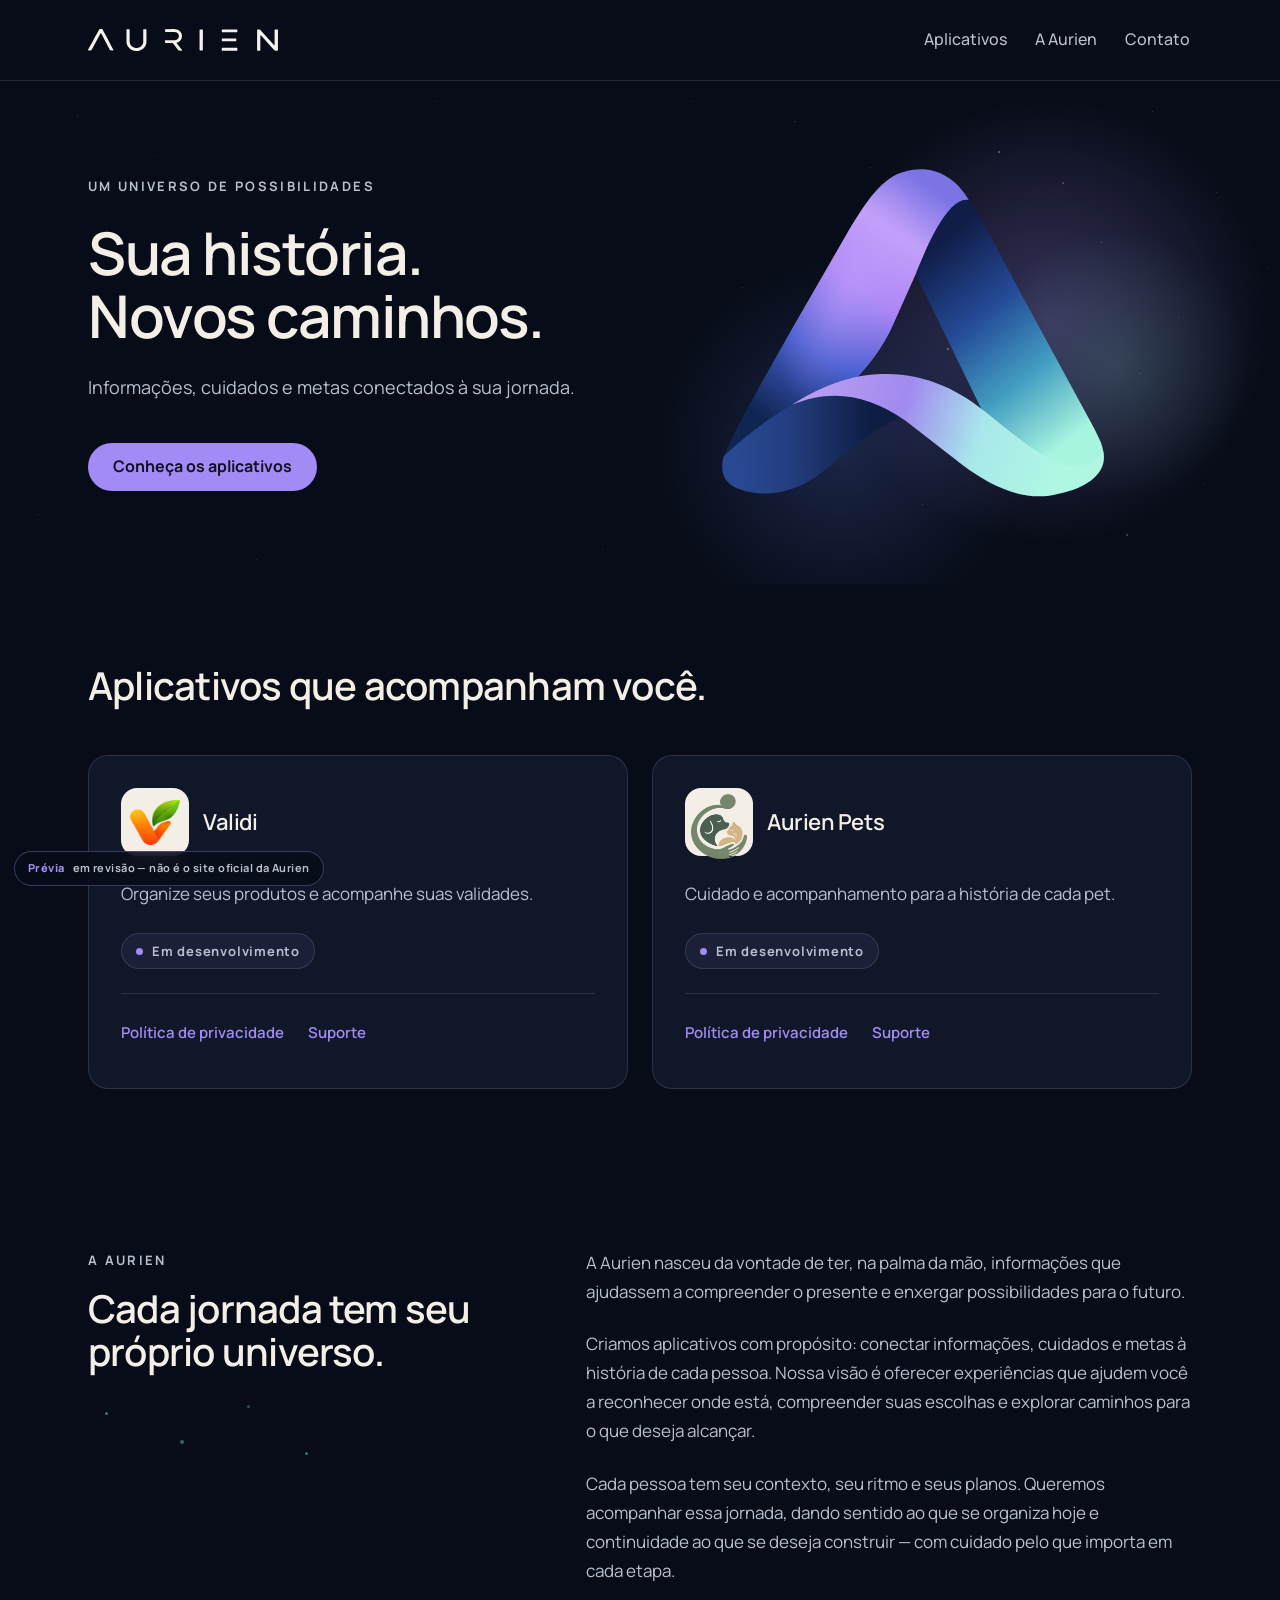
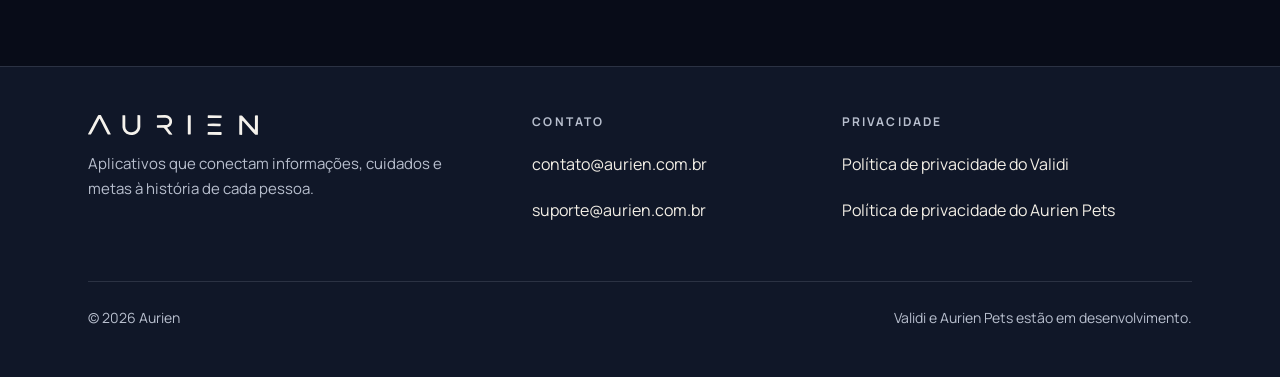
==== commit aa170c4a: "Usa os ícones oficiais enviados nos cartões dos aplicativos Substitui o símbolo vetorial do Validi e" ====
--- a/index.html
+++ b/index.html
@@ -104,7 +104,7 @@
         <article class="cartao revelar" id="validi">
           <h3 class="cartao__nome">
             <span class="marca-app">
-              <img src="assets/apps/validi_symbol.svg" width="128" height="112" alt="">
+              <img src="assets/apps/validi_icone.webp" width="256" height="231" alt="">
             </span>
             Validi
           </h3>
@@ -121,7 +121,7 @@
         <article class="cartao revelar" id="aurien-pets">
           <h3 class="cartao__nome">
             <span class="marca-app marca-app--pets">
-              <img src="assets/apps/aurien_pets_symbol.png" width="512" height="512" alt="">
+              <img src="assets/apps/aurien_pets_icone.webp" width="222" height="256" alt="">
             </span>
             Aurien Pets
           </h3>
--- a/styles.css
+++ b/styles.css
@@ -236,10 +236,11 @@
   background:#F3EFE6; border-radius:16px;
   padding:9px;
 }
-/* O emblema do Aurien Pets é um círculo que preenche o quadrado inteiro; o
-   símbolo do Validi é um V estreito e mais baixo que largo. Com a mesma
-   margem, o círculo pesaria mais. A folga maior aqui iguala os dois no olho. */
-.marca-app--pets{padding:14px}
+/* Os dois ícones oficiais têm proporções diferentes — o do Validi é mais
+   largo que alto, o do Aurien Pets é mais alto que largo — e o emblema do
+   Pets tem muito detalhe fino. A folga menor aqui equilibra o peso dos dois
+   na placa e dá ao emblema a área de que ele precisa para ser lido. */
+.marca-app--pets{padding:6px}
 .marca-app img{width:100%; height:100%; object-fit:contain}
 
 .cartao__nome{
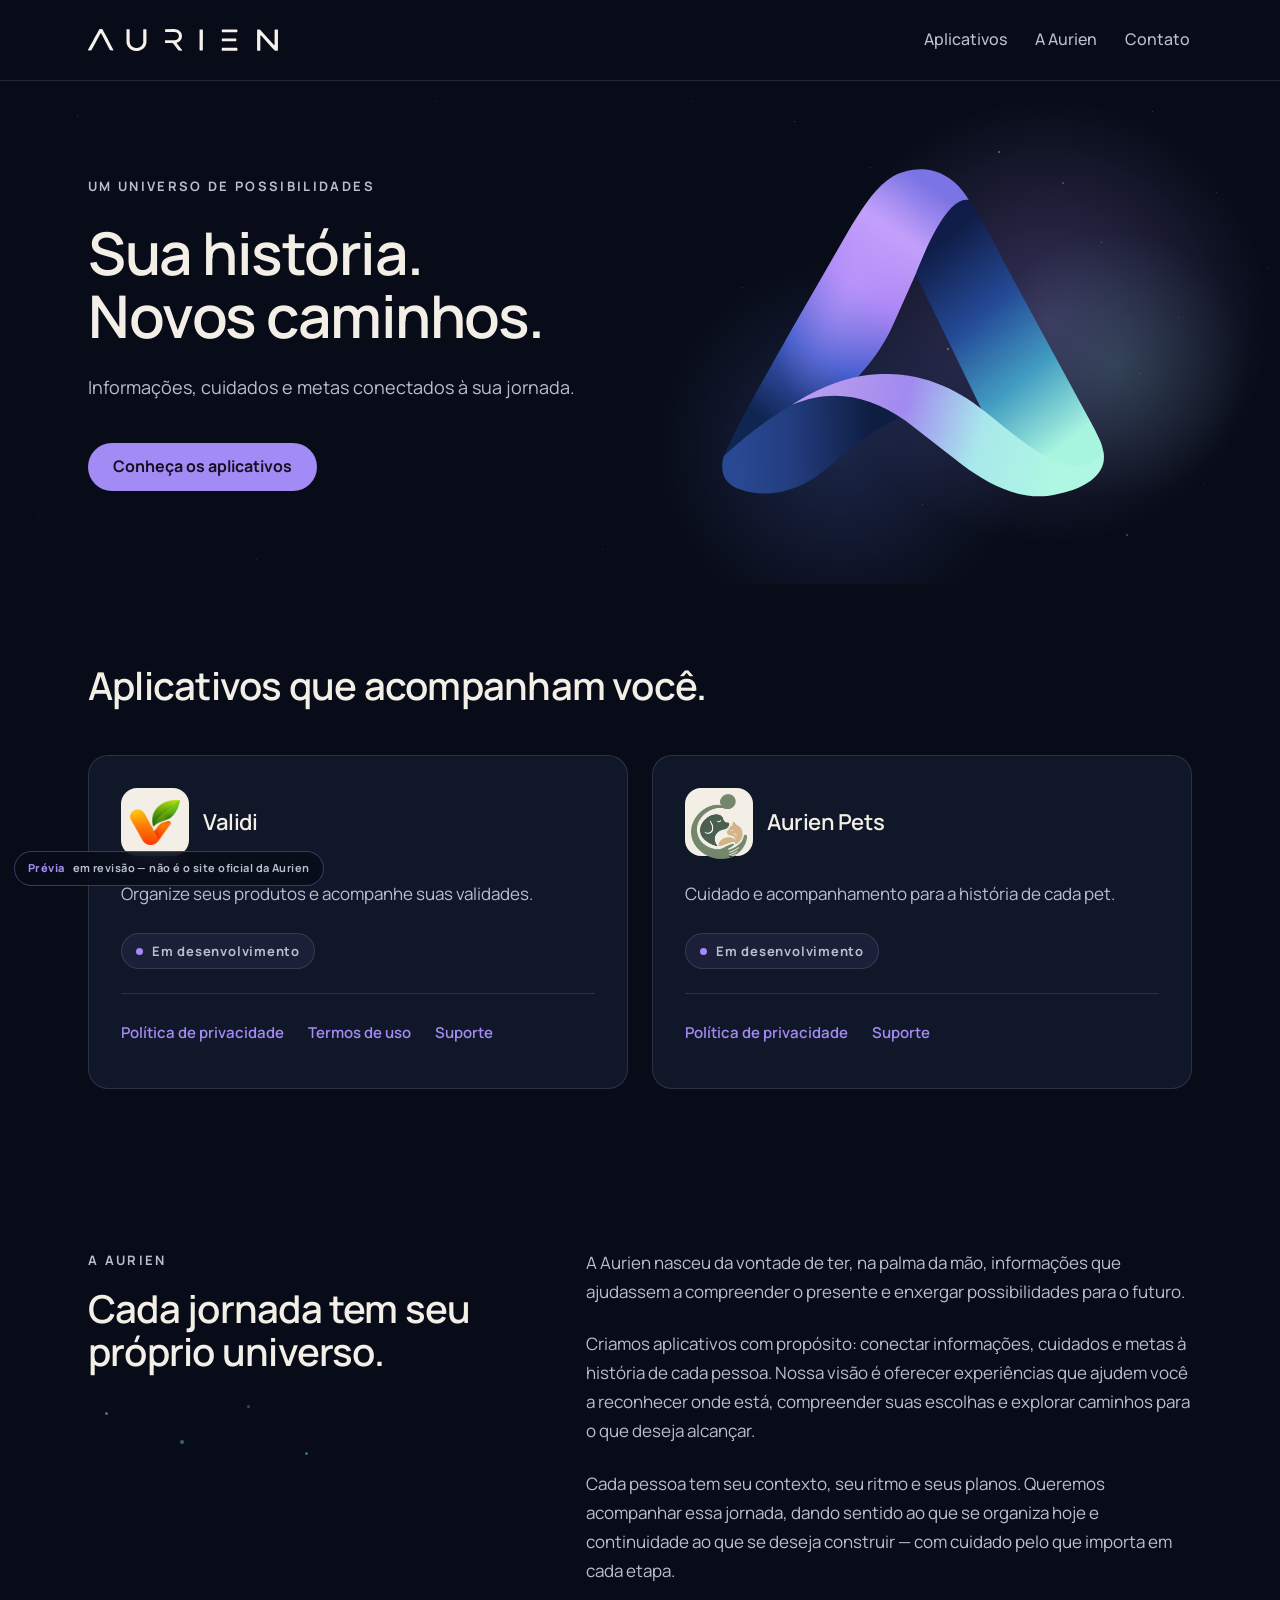
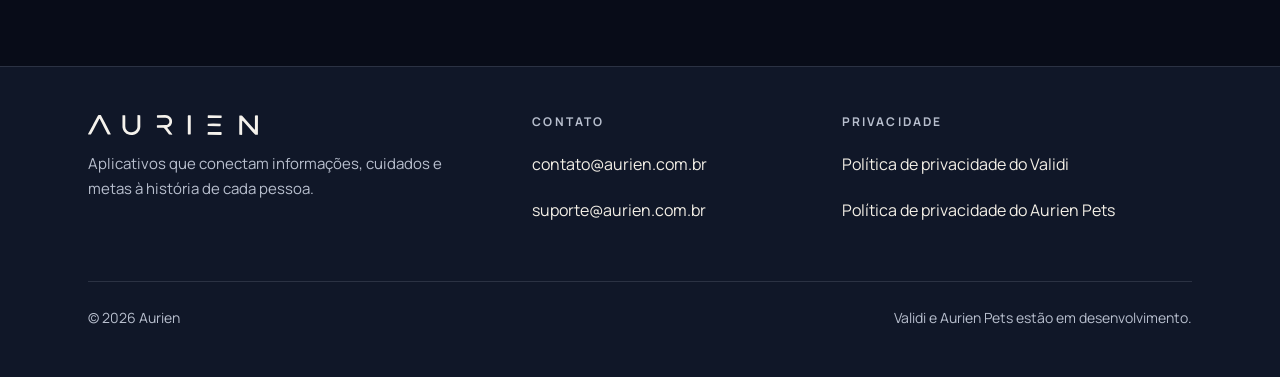
==== commit 5ac5a478: "Publica a política de privacidade e os termos de uso do Validi As duas páginas são geradas a partir " ====
--- a/index.html
+++ b/index.html
@@ -114,6 +114,7 @@
           <p class="estado"><span class="estado__ponto" aria-hidden="true"></span>Em desenvolvimento</p>
           <ul class="cartao__links">
             <li><a href="privacidade/validi/">Política de privacidade</a></li>
+            <li><a href="termos/validi/">Termos de uso</a></li>
             <li><a href="mailto:suporte@aurien.com.br?subject=Suporte%20Validi">Suporte</a></li>
           </ul>
         </article>
--- a/styles.css
+++ b/styles.css
@@ -371,11 +371,30 @@
 .legal h1{font-size:clamp(28px,3.4vw,40px); line-height:1.14}
 .legal__data{margin-top:var(--e2); color:var(--text-secondary); font-size:15px}
 .legal__corpo{margin-top:var(--e6); display:grid; gap:var(--e6)}
-.legal__corpo h2{font-size:22px; margin-bottom:var(--e2)}
+.legal__corpo h2{font-size:22px}
 .legal__corpo p, .legal__corpo li{color:var(--text-secondary); font-size:17px; line-height:1.75}
-.legal__corpo ul{display:grid; gap:var(--e1); padding-left:var(--e3); list-style:disc}
+/* Dentro de uma seção, tudo que vem depois do primeiro elemento respira. */
+.legal__corpo section > * + *{margin-top:var(--e2)}
+.legal__corpo ul, .legal__corpo ol{display:grid; gap:var(--e1); padding-left:var(--e3)}
+.legal__corpo ul{list-style:disc}
+.legal__corpo ol{list-style:decimal}
+.legal__corpo li::marker{color:var(--text-secondary)}
+.legal__corpo strong{color:var(--text); font-weight:600}
 /* Endereços longos quebram em vez de furar a tela. */
 .legal__corpo a{color:var(--accent); overflow-wrap:anywhere}
+
+/* A tabela de permissões. No celular ela rola sozinha em vez de esticar a página. */
+.legal__corpo table{
+  width:100%; border-collapse:collapse;
+  font-size:16px; display:block; overflow-x:auto;
+}
+.legal__corpo th, .legal__corpo td{
+  text-align:left; vertical-align:top;
+  padding:12px 14px; border-bottom:1px solid var(--border);
+  color:var(--text-secondary); line-height:1.6;
+}
+.legal__corpo th{color:var(--text); font-weight:600; white-space:nowrap}
+.legal__corpo tr:last-child td{border-bottom:0}
 
 .pendente{
   display:grid; gap:var(--e1);
